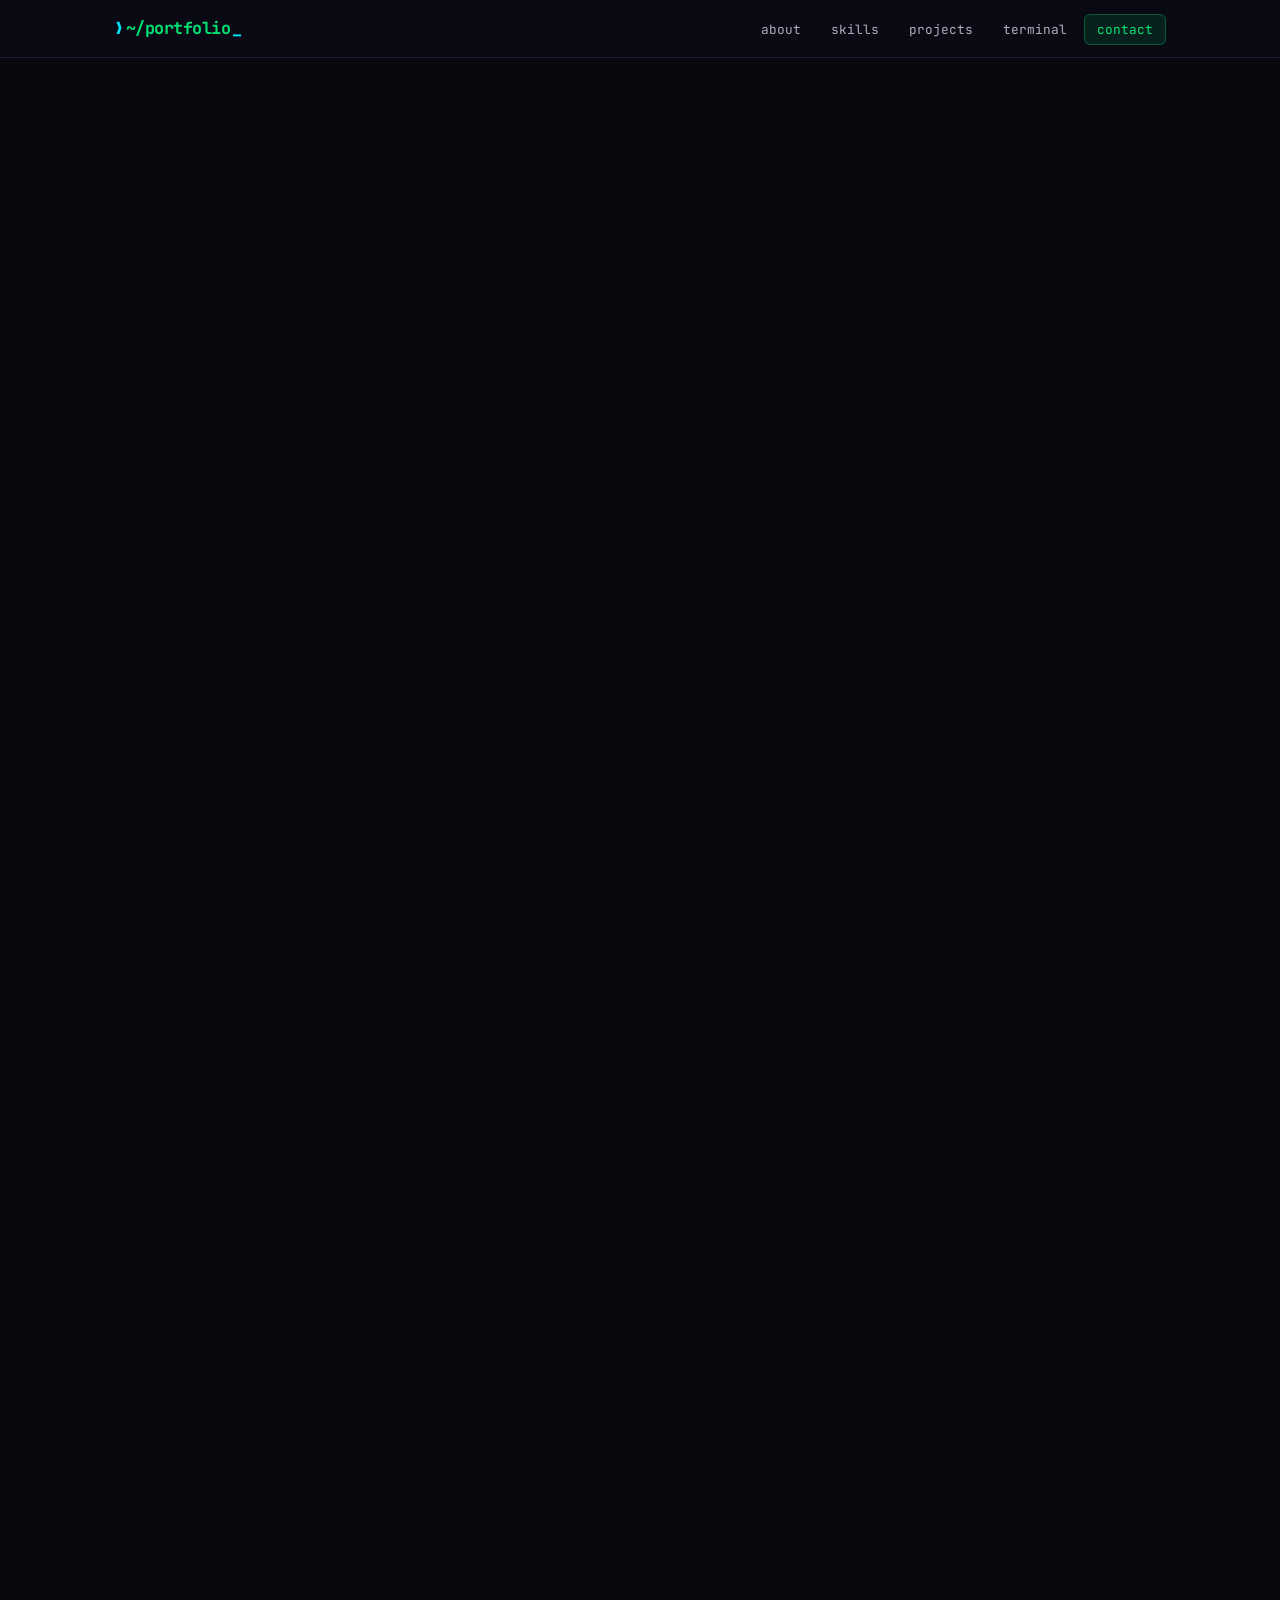
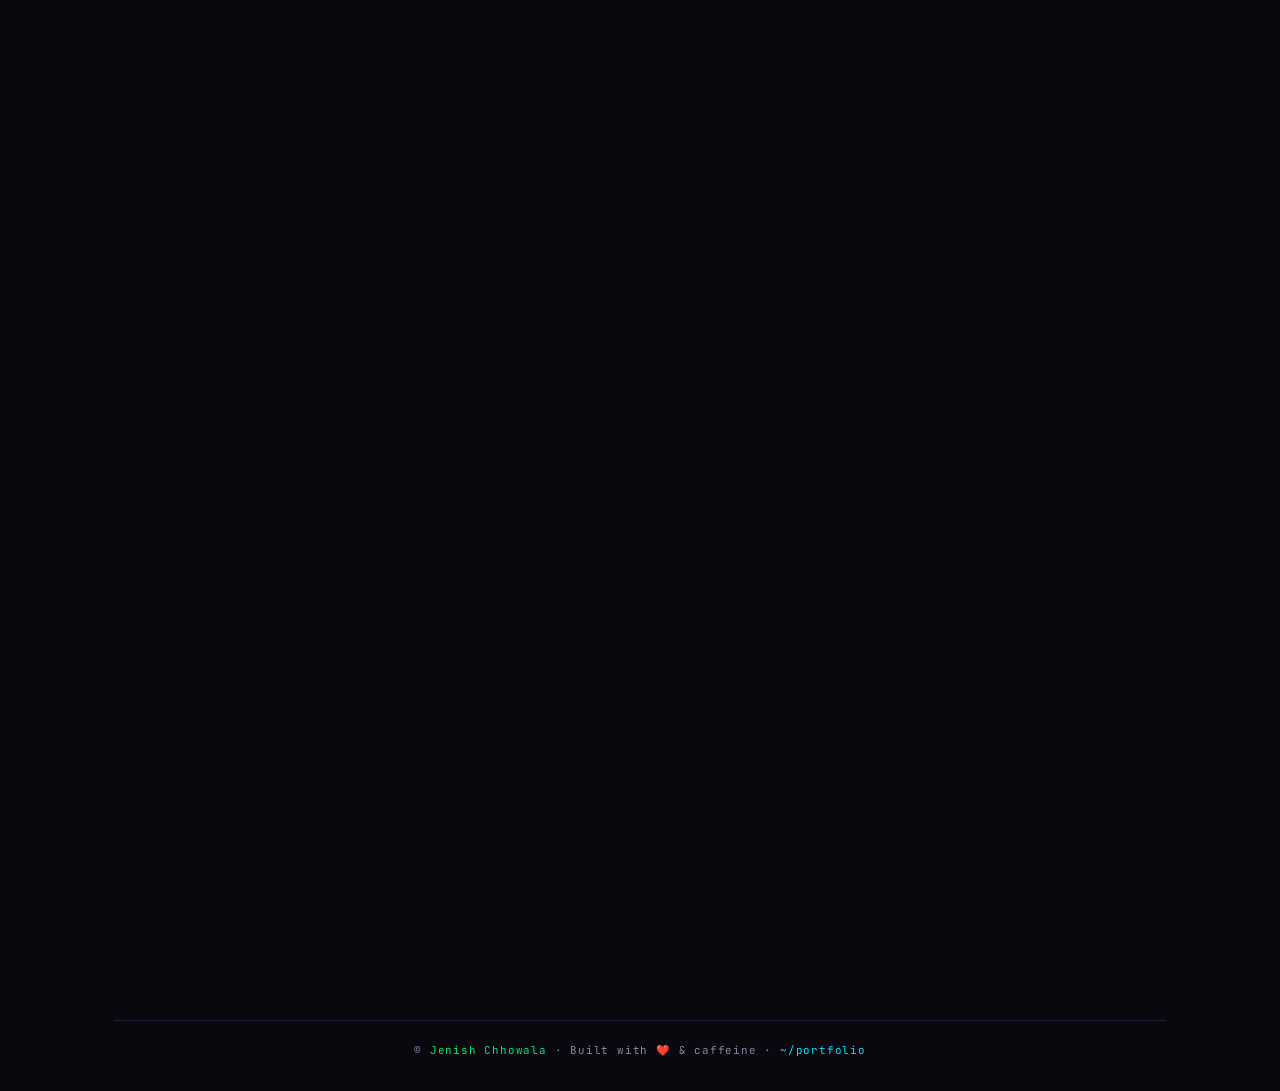
==== index.html @ d9600e3b "first commit: recent changes to our site" ====
<!doctype html>
<html lang="en">
<head>
  <meta charset="UTF-8">
  <meta name="viewport" content="width=device-width, initial-scale=1.0">

  <!-- SEO meta tags injected by script.js from data.js -->
  <title>Jenish Chhowala — DevOps &amp; Cloud Engineer</title>

  <!-- Fonts -->
  <link rel="preconnect" href="https://fonts.googleapis.com">
  <link rel="preconnect" href="https://fonts.gstatic.com" crossorigin>
  <link href="https://fonts.googleapis.com/css2?family=Inter:wght@400;500;600;700&family=JetBrains+Mono:wght@400;500;600;700;800&display=swap" rel="stylesheet">

  <!-- Styles -->
  <link rel="stylesheet" href="styles.css">

  <!-- Favicon -->
  <link rel="icon" type="image/svg+xml" href="assets/favicon.svg">
</head>

<body>

  <!-- Skip Navigation -->
  <a href="#main-content" class="skip-link">Skip to main content</a>

  <!-- Background decorations (aria-hidden — purely visual) -->
  <div class="bg-grid" aria-hidden="true"></div>
  <canvas id="particlesCanvas" aria-hidden="true"></canvas>

  <!-- ─── Header / Navigation ─── -->
  <header>
    <nav aria-label="Primary navigation">
      <div class="nav-inner">
        <a href="#hero" class="nav-logo" aria-label="Jenish Chhowala — Home">
          <span class="nav-logo-prompt" aria-hidden="true">❯</span> ~/portfolio<span class="nav-logo-cursor" aria-hidden="true">_</span>
        </a>

        <button
          class="nav-toggle"
          id="navToggle"
          aria-label="Open navigation menu"
          aria-expanded="false"
          aria-controls="primaryNavLinks"
        >
          <span class="nav-toggle-icon" aria-hidden="true">&#9776;</span>
        </button>

        <ul class="nav-links" id="primaryNavLinks" role="list">
          <li><a href="#about"    class="nav-link">about</a></li>
          <li><a href="#skills"   class="nav-link">skills</a></li>
          <li><a href="#projects" class="nav-link">projects</a></li>
          <li><a href="#terminal" class="nav-link">terminal</a></li>
          <!-- Certifications link injected by script.js when certifications exist -->
          <li id="certsNavItem" hidden><a href="#certifications" class="nav-link">certs</a></li>
          <li><a href="#contact"  class="nav-link nav-cta">contact</a></li>
        </ul>
      </div>
    </nav>
  </header>

  <!-- ─── Main Content ─── -->
  <main id="main-content">
    <div class="content-wrapper">

      <!-- ─── Hero ─── -->
      <section id="hero" class="hero reveal" aria-label="Introduction">
        <div class="hero-content">
          <p class="hero-greeting" aria-hidden="true">&#x250C;&#x2500;[jenish@portfolio]&#x2500;[~/]</p>

          <h1 class="hero-name">
            Hi, I'm <span class="hero-name-highlight">Jenish Chhowala</span><span class="hero-name-dot" aria-hidden="true">.</span>
          </h1>

          <div class="hero-title-wrapper" aria-label="I am a DevOps Engineer">
            <span class="hero-static-text" aria-hidden="true">I am a</span>
            <span id="typingText" aria-hidden="true"></span>
          </div>

          <p class="hero-tagline" id="heroTagline">
            <!-- populated from portfolioData.profile.tagline -->
          </p>

          <!-- Tech strip -->
          <div class="hero-tech-strip" aria-label="Key technologies">
            <span class="tech-pill">AWS</span>
            <span class="tech-pill">Linux</span>
            <span class="tech-pill">Docker</span>
            <span class="tech-pill">Kubernetes</span>
            <span class="tech-pill">Jenkins</span>
            <span class="tech-pill">Argo CD</span>
            <span class="tech-pill">Terraform</span>
            <span class="tech-pill">Git</span>
          </div>

          <!-- CTA Buttons -->
          <div class="hero-buttons">
            <a href="#projects" class="btn btn-primary">
              <svg width="14" height="14" viewBox="0 0 14 14" fill="none" aria-hidden="true">
                <path d="M1 7h12M7 1l6 6-6 6" stroke="currentColor" stroke-width="1.8" stroke-linecap="round" stroke-linejoin="round"/>
              </svg>
              View Projects
            </a>

            <a id="resumeBtn" href="assets/resume.pdf" class="btn btn-outline" target="_blank" rel="noopener noreferrer" aria-label="Download resume PDF">
              <svg width="14" height="14" viewBox="0 0 14 14" fill="none" aria-hidden="true">
                <path d="M7 1v8M3 9l4 4 4-4M2 13h10" stroke="currentColor" stroke-width="1.8" stroke-linecap="round" stroke-linejoin="round"/>
              </svg>
              Resume
            </a>

            <a id="githubHeroBtn" href="#" class="btn btn-outline" target="_blank" rel="noopener noreferrer" aria-label="View GitHub profile">
              <svg width="16" height="16" viewBox="0 0 24 24" fill="currentColor" aria-hidden="true">
                <path d="M12 0C5.374 0 0 5.373 0 12c0 5.302 3.438 9.8 8.207 11.387.599.111.793-.261.793-.577v-2.234c-3.338.726-4.033-1.416-4.033-1.416-.546-1.387-1.333-1.756-1.333-1.756-1.089-.745.083-.729.083-.729 1.205.084 1.839 1.237 1.839 1.237 1.07 1.834 2.807 1.304 3.492.997.107-.775.418-1.305.762-1.604-2.665-.305-5.467-1.334-5.467-5.931 0-1.311.469-2.381 1.236-3.221-.124-.303-.535-1.524.117-3.176 0 0 1.008-.322 3.301 1.23A11.509 11.509 0 0112 5.803c1.02.005 2.047.138 3.006.404 2.291-1.552 3.297-1.23 3.297-1.23.653 1.653.242 2.874.118 3.176.77.84 1.235 1.911 1.235 3.221 0 4.609-2.807 5.624-5.479 5.921.43.372.823 1.102.823 2.222v3.293c0 .319.192.694.801.576C20.566 21.797 24 17.3 24 12c0-6.627-5.373-12-12-12z"/>
              </svg>
              GitHub
            </a>

            <a id="linkedinHeroBtn" href="#" class="btn btn-outline" target="_blank" rel="noopener noreferrer" aria-label="View LinkedIn profile">
              <svg width="16" height="16" viewBox="0 0 24 24" fill="currentColor" aria-hidden="true">
                <path d="M20.447 20.452h-3.554v-5.569c0-1.328-.027-3.037-1.852-3.037-1.853 0-2.136 1.445-2.136 2.939v5.667H9.351V9h3.414v1.561h.046c.477-.9 1.637-1.85 3.37-1.85 3.601 0 4.267 2.37 4.267 5.455v6.286zM5.337 7.433a2.062 2.062 0 01-2.063-2.065 2.064 2.064 0 112.063 2.065zm1.782 13.019H3.555V9h3.564v11.452zM22.225 0H1.771C.792 0 0 .774 0 1.729v20.542C0 23.227.792 24 1.771 24h20.451C23.2 24 24 23.227 24 22.271V1.729C24 .774 23.2 0 22.222 0h.003z"/>
              </svg>
              LinkedIn
            </a>
          </div>
        </div>
      </section>

      <!-- ─── About ─── -->
      <section id="about" class="reveal" aria-labelledby="aboutHeading">
        <p class="section-label" aria-hidden="true">01. About</p>
        <h2 id="aboutHeading" class="section-title">/<span class="accent">whoami</span></h2>
        <div class="about-grid">
          <div class="about-text" id="aboutText">
            <!-- paragraphs injected from portfolioData.profile.about -->
          </div>
          <div class="focus-areas" id="focusAreas" aria-label="Areas of focus">
            <!-- focus area cards injected from portfolioData.profile.focusAreas -->
          </div>
        </div>
      </section>

      <!-- ─── Skills ─── -->
      <section id="skills" class="reveal" aria-labelledby="skillsHeading">
        <p class="section-label" aria-hidden="true">02. Skills</p>
        <h2 id="skillsHeading" class="section-title">/<span class="accent">tech_stack</span></h2>
        <div class="skills-grid" id="skillsGrid" aria-label="Technical skills by category">
          <!-- skill categories injected from portfolioData.skills -->
        </div>
      </section>

      <!-- ─── Projects ─── -->
      <section id="projects" class="reveal" aria-labelledby="projectsHeading">
        <p class="section-label" aria-hidden="true">03. Projects</p>
        <h2 id="projectsHeading" class="section-title">/<span class="accent">projects</span></h2>

        <!-- Filter buttons (injected by script.js) -->
        <div id="projectFilters" class="project-filters" role="group" aria-label="Filter projects by category">
          <!-- filter buttons injected dynamically -->
        </div>

        <!-- Project cards (injected by script.js) -->
        <div class="projects-list" id="projectsGrid" aria-live="polite" aria-label="Project list">
          <!-- project cards injected from portfolioData.projects -->
        </div>
      </section>

      <!-- ─── Certifications (conditional — hidden when empty) ─── -->
      <section id="certifications" class="reveal" aria-labelledby="certsHeading" hidden>
        <p class="section-label" aria-hidden="true">04. Certifications</p>
        <h2 id="certsHeading" class="section-title">/<span class="accent">certifications</span></h2>
        <div class="certs-grid" id="certsGrid" aria-label="Certifications">
          <!-- cert cards injected from portfolioData.certifications -->
        </div>
      </section>

      <!-- ─── Interactive Terminal ─── -->
      <section id="terminal" class="reveal" aria-labelledby="terminalHeading">
        <p class="section-label" aria-hidden="true">05. Interactive</p>
        <h2 id="terminalHeading" class="section-title">/<span class="accent">terminal</span></h2>
        <p class="terminal-hint">
          Try: <code>help</code> &middot; <code>whoami</code> &middot; <code>skills</code> &middot;
          <code>projects</code> &middot; <code>about</code> &middot; <code>contact</code> &middot;
          <code>neofetch</code> &middot; <code>clear</code>
        </p>
        <div class="terminal-widget" role="region" aria-label="Interactive terminal">
          <div class="terminal-header" aria-hidden="true">
            <span class="terminal-dot terminal-dot--red"></span>
            <span class="terminal-dot terminal-dot--yellow"></span>
            <span class="terminal-dot terminal-dot--green"></span>
            <span class="terminal-title">guest@portfolio:~/.interactive</span>
          </div>
          <div class="terminal-body" id="terminalBody" aria-live="polite" aria-label="Terminal output">
            <div class="output-line output-line--green">Welcome to the interactive terminal.</div>
            <div class="output-line output-line--muted">Type <span class="output-line--green">help</span> to see available commands.</div>
            <div class="output-line output-line--dim">──────────────────────────────────</div>
            <div class="terminal-input-row" id="terminalInputRow">
              <span class="terminal-prompt" aria-hidden="true">❯</span>
              <label for="terminalInput" class="sr-only">Terminal command input</label>
              <input
                type="text"
                id="terminalInput"
                class="terminal-input"
                placeholder="type a command..."
                autocomplete="off"
                spellcheck="false"
                aria-label="Enter a terminal command"
              >
            </div>
          </div>
        </div>
      </section>

      <!-- ─── Contact ─── -->
      <section id="contact" class="reveal contact-section" aria-labelledby="contactHeading">
        <p class="section-label" aria-hidden="true">06. Contact</p>
        <h2 id="contactHeading" class="section-title">/<span class="accent">get_in_touch</span></h2>
        <p class="contact-intro">
          I'm actively looking for entry-level DevOps and Cloud Engineering roles.
          Feel free to reach out to discuss a role, a project, or anything DevOps.
        </p>
        <div class="contact-links" id="contactLinks" aria-label="Contact and social links">
          <!-- contact links injected from portfolioData.social -->
        </div>
      </section>

    </div><!-- .content-wrapper -->
  </main>

  <!-- ─── Footer ─── -->
  <footer>
    <div class="content-wrapper">
      <p class="footer-text">
        &copy; <span id="footerYear"></span>
        <span class="footer-name">Jenish Chhowala</span>
        &middot; Built with <span class="footer-heart" aria-label="love" aria-hidden="true">&#10084;&#65039;</span> &amp; caffeine
        &middot; <span class="footer-path" aria-hidden="true">~/portfolio</span>
      </p>
    </div>
  </footer>

  <!-- Data and scripts — loaded in order -->
  <script src="data.js"></script>
  <script src="script.js"></script>

</body>
</html>
---- styles.css ----
/* ============================================================
   STYLES.CSS — Jenish Chhowala Portfolio
   Dark DevOps / terminal aesthetic
   ============================================================ */

/* ── Design Tokens ── */
:root {
  --bg-deep:         #08080e;
  --bg-primary:      #0c0c16;
  --bg-card:         #111122;
  --bg-card-hover:   #141430;
  --bg-terminal:     #06060f;
  --text-primary:    #e4e4ec;
  --text-secondary:  #b0b0c0;
  --text-muted:      #8888a4;
  --accent-green:    #00e676;
  --accent-cyan:     #00e5ff;
  --accent-amber:    #ffab40;
  --accent-red:      #ff5252;
  --accent-purple:   #b388ff;
  --border-subtle:   #1e1e35;
  --border-glow:     rgba(0, 230, 118, 0.3);
  --font-mono:       'JetBrains Mono', 'Cascadia Code', 'Fira Code', monospace;
  --font-sans:       'Inter', 'Segoe UI', system-ui, -apple-system, sans-serif;
  --glow-green:      0 0 20px rgba(0, 230, 118, 0.25), 0 0 60px rgba(0, 230, 118, 0.08);
  --glow-cyan:       0 0 20px rgba(0, 229, 255, 0.25), 0 0 60px rgba(0, 229, 255, 0.08);
  --radius-card:     14px;
  --radius-badge:    6px;
  --transition-base: 0.25s ease;
}

/* ── Reset ── */
*, *::before, *::after { margin: 0; padding: 0; box-sizing: border-box; }

html {
  scroll-behavior: smooth;
  font-size: 16px;
}

body {
  background-color: var(--bg-deep);
  color: var(--text-primary);
  font-family: var(--font-sans);
  line-height: 1.7;
  overflow-x: hidden;
  -webkit-font-smoothing: antialiased;
  -moz-osx-font-smoothing: grayscale;
}

/* ── Scanline overlay ── */
body::after {
  content: '';
  position: fixed;
  inset: 0;
  pointer-events: none;
  z-index: 9999;
  background: repeating-linear-gradient(
    0deg,
    transparent,
    transparent 2px,
    rgba(0,0,0,0.025) 2px,
    rgba(0,0,0,0.025) 4px
  );
}

/* ── Animated dot grid background ── */
.bg-grid {
  position: fixed;
  inset: 0;
  pointer-events: none;
  z-index: 0;
  opacity: 0.2;
  background-image: radial-gradient(circle, rgba(0,230,118,0.18) 1px, transparent 1px);
  background-size: 40px 40px;
  animation: gridShift 20s linear infinite;
}
@keyframes gridShift {
  from { background-position: 0 0; }
  to   { background-position: 40px 40px; }
}

/* Particle canvas */
#particlesCanvas {
  position: fixed;
  inset: 0;
  pointer-events: none;
  z-index: 1;
  opacity: 0.55;
}

/* ── Skip link ── */
.skip-link {
  position: absolute;
  top: -100%;
  left: 16px;
  z-index: 10000;
  background: var(--accent-green);
  color: #000;
  font-family: var(--font-mono);
  font-size: 0.85rem;
  font-weight: 700;
  padding: 10px 18px;
  border-radius: var(--radius-badge);
  text-decoration: none;
  transition: top 0.2s;
}
.skip-link:focus { top: 16px; }

/* ── Screenreader only ── */
.sr-only {
  position: absolute;
  width: 1px;
  height: 1px;
  padding: 0;
  margin: -1px;
  overflow: hidden;
  clip: rect(0,0,0,0);
  white-space: nowrap;
  border: 0;
}

/* ── Focus visible ── */
:focus-visible {
  outline: 2px solid var(--accent-green);
  outline-offset: 3px;
  border-radius: 4px;
}

/* ── Content wrapper ── */
.content-wrapper {
  position: relative;
  z-index: 2;
  max-width: 1100px;
  margin: 0 auto;
  padding: 0 24px;
}

/* ============================================================
   NAVIGATION
   ============================================================ */
header {
  position: sticky;
  top: 0;
  z-index: 100;
}
nav {
  background: rgba(12, 12, 22, 0.82);
  backdrop-filter: blur(20px);
  -webkit-backdrop-filter: blur(20px);
  border-bottom: 1px solid var(--border-subtle);
  padding: 14px 0;
}
.nav-inner {
  max-width: 1100px;
  margin: 0 auto;
  padding: 0 24px;
  display: flex;
  align-items: center;
  justify-content: space-between;
  gap: 16px;
}
.nav-logo {
  font-family: var(--font-mono);
  font-size: 1.05rem;
  font-weight: 700;
  color: var(--accent-green);
  text-decoration: none;
  white-space: nowrap;
  letter-spacing: -0.5px;
  display: flex;
  align-items: center;
  gap: 2px;
}
.nav-logo-prompt { color: var(--accent-cyan); }
.nav-logo-cursor {
  color: var(--accent-cyan);
  animation: cursorBlink 0.9s steps(1) infinite;
}
.nav-links {
  display: flex;
  gap: 4px;
  flex-wrap: wrap;
  align-items: center;
  list-style: none;
}
.nav-link {
  font-family: var(--font-mono);
  font-size: 0.8rem;
  color: var(--text-secondary);
  text-decoration: none;
  padding: 6px 12px;
  border-radius: 6px;
  border: 1px solid transparent;
  transition: color var(--transition-base), background var(--transition-base), border-color var(--transition-base);
  white-space: nowrap;
}
.nav-link:hover,
.nav-link[aria-current="true"] {
  color: var(--accent-green);
  background: rgba(0, 230, 118, 0.06);
  border-color: rgba(0, 230, 118, 0.25);
}
.nav-link[aria-current="true"] { font-weight: 600; }
.nav-link.nav-cta {
  background: rgba(0, 230, 118, 0.1);
  border-color: rgba(0, 230, 118, 0.3);
  color: var(--accent-green);
}
.nav-link.nav-cta:hover {
  background: rgba(0, 230, 118, 0.18);
}
.nav-toggle {
  display: none;
  background: none;
  border: 1px solid var(--border-subtle);
  color: var(--text-primary);
  font-size: 1.4rem;
  cursor: pointer;
  padding: 5px 10px;
  border-radius: 6px;
  font-family: var(--font-mono);
  transition: border-color var(--transition-base), color var(--transition-base);
  line-height: 1;
}
.nav-toggle:hover { border-color: var(--accent-green); color: var(--accent-green); }

/* ============================================================
   SECTIONS (shared)
   ============================================================ */
section { padding: 80px 0; position: relative; }

.section-label {
  font-family: var(--font-mono);
  font-size: 0.75rem;
  color: var(--accent-green);
  text-transform: uppercase;
  letter-spacing: 3px;
  margin-bottom: 8px;
  display: flex;
  align-items: center;
  gap: 8px;
}
.section-label::before {
  content: '❯';
  color: var(--accent-cyan);
  font-size: 0.65rem;
  animation: blinkPrompt 1.4s steps(1) infinite;
}
.section-title {
  font-family: var(--font-mono);
  font-size: clamp(1.6rem, 4vw, 2rem);
  font-weight: 700;
  color: var(--text-primary);
  margin-bottom: 32px;
  letter-spacing: -1px;
}
.section-title .accent { color: var(--accent-green); }

/* ============================================================
   HERO
   ============================================================ */
.hero {
  min-height: 88vh;
  display: flex;
  align-items: center;
  padding-top: 40px;
  padding-bottom: 60px;
}
.hero-content { max-width: 760px; }

.hero-greeting {
  font-family: var(--font-mono);
  font-size: 0.85rem;
  color: var(--accent-cyan);
  letter-spacing: 1px;
  margin-bottom: 14px;
  opacity: 0.8;
}
.hero-name {
  font-family: var(--font-mono);
  font-size: clamp(2.2rem, 5.5vw, 3.6rem);
  font-weight: 800;
  color: #fff;
  letter-spacing: -2px;
  line-height: 1.08;
  margin-bottom: 12px;
}
.hero-name-highlight { color: var(--accent-green); }
.hero-name-dot { color: var(--accent-green); }

.hero-title-wrapper {
  display: flex;
  align-items: center;
  gap: 10px;
  flex-wrap: wrap;
  margin-bottom: 18px;
  min-height: 38px;
}
.hero-static-text {
  font-family: var(--font-mono);
  font-size: 1.1rem;
  color: var(--text-secondary);
}
#typingText {
  font-family: var(--font-mono);
  font-size: 1.15rem;
  font-weight: 600;
  color: var(--accent-green);
  border-right: 3px solid var(--accent-green);
  padding-right: 3px;
  animation: cursorBlink 0.85s steps(1) infinite;
  white-space: nowrap;
}

.hero-tagline {
  font-size: 1rem;
  color: var(--text-muted);
  max-width: 560px;
  margin-bottom: 24px;
  line-height: 1.65;
}

/* Tech strip */
.hero-tech-strip {
  display: flex;
  flex-wrap: wrap;
  gap: 8px;
  margin-bottom: 32px;
}
.tech-pill {
  font-family: var(--font-mono);
  font-size: 0.72rem;
  padding: 4px 10px;
  border-radius: 20px;
  background: rgba(0, 230, 118, 0.06);
  border: 1px solid rgba(0, 230, 118, 0.22);
  color: var(--accent-green);
  letter-spacing: 0.3px;
}

/* Hero buttons */
.hero-buttons {
  display: flex;
  gap: 12px;
  flex-wrap: wrap;
}
.btn {
  font-family: var(--font-mono);
  font-size: 0.82rem;
  font-weight: 600;
  padding: 11px 22px;
  border-radius: 8px;
  text-decoration: none;
  cursor: pointer;
  transition: transform var(--transition-base), box-shadow var(--transition-base), background var(--transition-base);
  letter-spacing: 0.3px;
  display: inline-flex;
  align-items: center;
  gap: 7px;
  border: 1.5px solid transparent;
}
.btn-primary {
  background: var(--accent-green);
  color: #000;
  border-color: var(--accent-green);
  box-shadow: 0 0 24px rgba(0,230,118,0.2);
}
.btn-primary:hover { transform: translateY(-2px); box-shadow: 0 0 40px rgba(0,230,118,0.38); }
.btn-outline {
  background: transparent;
  color: var(--accent-cyan);
  border-color: rgba(0,229,255,0.4);
}
.btn-outline:hover {
  background: rgba(0,229,255,0.07);
  transform: translateY(-2px);
  box-shadow: 0 0 28px rgba(0,229,255,0.2);
}

/* ============================================================
   ABOUT
   ============================================================ */
.about-grid {
  display: grid;
  grid-template-columns: 1fr 1fr;
  gap: 40px;
  align-items: start;
}
.about-text p {
  color: var(--text-secondary);
  margin-bottom: 14px;
  font-size: 0.95rem;
  line-height: 1.75;
}
.about-text .highlight {
  color: var(--accent-green);
  font-weight: 600;
}

/* Focus area cards (replaces fake stat cards) */
.focus-areas {
  display: grid;
  grid-template-columns: 1fr 1fr;
  gap: 14px;
}
.focus-card {
  background: var(--bg-card);
  border: 1px solid var(--border-subtle);
  border-radius: var(--radius-card);
  padding: 20px 16px;
  text-align: center;
  transition: border-color var(--transition-base), box-shadow var(--transition-base), transform var(--transition-base);
}
.focus-card:hover {
  border-color: var(--border-glow);
  box-shadow: var(--glow-green);
  transform: translateY(-3px);
}
.focus-card-icon {
  width: 44px;
  height: 44px;
  margin: 0 auto 10px;
  display: flex;
  align-items: center;
  justify-content: center;
  background: rgba(0,230,118,0.08);
  border-radius: 10px;
}
.focus-card-icon svg { width: 22px; height: 22px; }
.focus-card-label {
  font-family: var(--font-mono);
  font-size: 0.82rem;
  font-weight: 600;
  color: var(--text-primary);
  margin-bottom: 4px;
  display: block;
}
.focus-card-detail {
  font-family: var(--font-mono);
  font-size: 0.68rem;
  color: var(--text-muted);
  letter-spacing: 0.5px;
}

/* ============================================================
   SKILLS
   ============================================================ */
.skills-grid {
  display: grid;
  grid-template-columns: repeat(auto-fit, minmax(280px, 1fr));
  gap: 18px;
}
.skill-category {
  background: var(--bg-card);
  border: 1px solid var(--border-subtle);
  border-radius: var(--radius-card);
  padding: 22px 18px;
  transition: border-color var(--transition-base), box-shadow var(--transition-base), background var(--transition-base);
}
.skill-category:hover {
  border-color: rgba(0,230,118,0.22);
  box-shadow: 0 0 22px rgba(0,230,118,0.07);
  background: var(--bg-card-hover);
}
.skill-category-header {
  display: flex;
  align-items: center;
  gap: 10px;
  margin-bottom: 14px;
}
.skill-category-icon {
  width: 38px;
  height: 38px;
  display: flex;
  align-items: center;
  justify-content: center;
  background: rgba(0,230,118,0.08);
  border-radius: 9px;
  flex-shrink: 0;
}
.skill-category-icon svg { width: 18px; height: 18px; }
.skill-category h3 {
  font-family: var(--font-mono);
  font-size: 0.9rem;
  font-weight: 600;
  color: var(--text-primary);
  letter-spacing: -0.2px;
}
.skill-tags {
  display: flex;
  flex-wrap: wrap;
  gap: 7px;
}
.skill-tag {
  font-family: var(--font-mono);
  font-size: 0.68rem;
  padding: 4px 10px;
  border-radius: 20px;
  background: rgba(255,255,255,0.03);
  border: 1px solid var(--border-subtle);
  color: var(--text-secondary);
  transition: border-color var(--transition-base), color var(--transition-base), background var(--transition-base);
  white-space: nowrap;
  cursor: default;
}
.skill-tag:hover {
  border-color: var(--accent-green);
  color: var(--accent-green);
  background: rgba(0,230,118,0.06);
}
.skill-tag--featured {
  border-color: rgba(0,230,118,0.35);
  color: var(--accent-green);
  background: rgba(0,230,118,0.07);
  font-weight: 600;
}
.skill-tag--learning {
  border-color: rgba(255,171,64,0.35);
  color: var(--accent-amber);
  background: rgba(255,171,64,0.07);
}
.skill-badge-learning {
  display: inline-flex;
  align-items: center;
  gap: 4px;
  font-family: var(--font-mono);
  font-size: 0.6rem;
  padding: 2px 6px;
  border-radius: 10px;
  background: rgba(255,171,64,0.12);
  border: 1px solid rgba(255,171,64,0.35);
  color: var(--accent-amber);
  text-transform: uppercase;
  letter-spacing: 0.8px;
  vertical-align: middle;
  margin-left: 4px;
}

/* ============================================================
   PROJECTS
   ============================================================ */
.project-filters {
  display: flex;
  flex-wrap: wrap;
  gap: 8px;
  margin-bottom: 28px;
}
.filter-btn {
  font-family: var(--font-mono);
  font-size: 0.72rem;
  padding: 5px 13px;
  border-radius: 20px;
  border: 1px solid var(--border-subtle);
  background: transparent;
  color: var(--text-muted);
  cursor: pointer;
  transition: all var(--transition-base);
  letter-spacing: 0.3px;
  white-space: nowrap;
}
.filter-btn:hover {
  border-color: var(--accent-green);
  color: var(--accent-green);
  background: rgba(0,230,118,0.06);
}
.filter-btn[aria-pressed="true"] {
  background: rgba(0,230,118,0.12);
  border-color: var(--accent-green);
  color: var(--accent-green);
  font-weight: 600;
}

.projects-list {
  display: flex;
  flex-direction: column;
  gap: 20px;
}

/* Project card */
.project-card {
  background: var(--bg-card);
  border: 1px solid var(--border-subtle);
  border-radius: var(--radius-card);
  overflow: hidden;
  transition: border-color var(--transition-base), box-shadow var(--transition-base), background var(--transition-base);
  position: relative;
}
.project-card::before {
  content: '';
  position: absolute;
  top: 0; left: 0;
  width: 3px;
  height: 100%;
  background: var(--accent-green);
  border-radius: 3px 0 0 3px;
  opacity: 0;
  transition: opacity var(--transition-base);
}
.project-card:hover { border-color: rgba(0,230,118,0.25); background: var(--bg-card-hover); }
.project-card:hover::before { opacity: 1; }
.project-card.hidden { display: none; }

.project-card-inner { padding: 24px 22px; }

/* Terminal dots header */
.terminal-bar {
  display: flex;
  align-items: center;
  gap: 7px;
  margin-bottom: 14px;
}
.terminal-dot { width: 10px; height: 10px; border-radius: 50%; display: inline-block; flex-shrink: 0; }
.terminal-dot--red    { background: #ff5f57; }
.terminal-dot--yellow { background: #febc2e; }
.terminal-dot--green  { background: #28c840; }

/* Project header row */
.project-header {
  display: flex;
  align-items: flex-start;
  justify-content: space-between;
  gap: 12px;
  margin-bottom: 8px;
  flex-wrap: wrap;
}
.project-title {
  font-family: var(--font-mono);
  font-size: 1.05rem;
  font-weight: 700;
  color: #fff;
  letter-spacing: -0.3px;
  line-height: 1.3;
}
/* Status badges */
.status-badge {
  font-family: var(--font-mono);
  font-size: 0.62rem;
  font-weight: 700;
  padding: 3px 9px;
  border-radius: 20px;
  text-transform: uppercase;
  letter-spacing: 1px;
  white-space: nowrap;
  flex-shrink: 0;
}
.status-badge--completed  { background: rgba(0,230,118,0.12);  color: var(--accent-green);  border: 1px solid rgba(0,230,118,0.3);  }
.status-badge--in-progress{ background: rgba(255,171,64,0.12); color: var(--accent-amber);  border: 1px solid rgba(255,171,64,0.3); }
.status-badge--planned    { background: rgba(176,176,192,0.1); color: var(--text-muted);    border: 1px solid var(--border-subtle);  }

.project-short-desc {
  color: var(--text-secondary);
  font-size: 0.9rem;
  margin-bottom: 14px;
  line-height: 1.6;
}

/* Technology tags */
.project-tech-list {
  display: flex;
  flex-wrap: wrap;
  gap: 6px;
  margin-bottom: 16px;
}
.project-tech-tag {
  font-family: var(--font-mono);
  font-size: 0.63rem;
  padding: 3px 8px;
  border-radius: 4px;
  background: rgba(0,229,255,0.05);
  border: 1px solid rgba(0,229,255,0.18);
  color: var(--accent-cyan);
  letter-spacing: 0.2px;
}

/* Card action row */
.project-actions {
  display: flex;
  flex-wrap: wrap;
  gap: 8px;
  align-items: center;
}
.project-link-btn {
  font-family: var(--font-mono);
  font-size: 0.72rem;
  padding: 6px 13px;
  border-radius: 6px;
  text-decoration: none;
  border: 1px solid var(--border-subtle);
  color: var(--text-secondary);
  transition: all var(--transition-base);
  display: inline-flex;
  align-items: center;
  gap: 5px;
  cursor: pointer;
  background: transparent;
}
.project-link-btn:hover {
  border-color: var(--accent-cyan);
  color: var(--accent-cyan);
  background: rgba(0,229,255,0.05);
}
.project-link-btn--github:hover  { border-color: var(--accent-green); color: var(--accent-green); background: rgba(0,230,118,0.05); }
.project-link-btn--details {
  margin-left: auto;
  border-color: rgba(0,230,118,0.25);
  color: var(--accent-green);
}
.project-link-btn--details:hover { background: rgba(0,230,118,0.08); }
.project-link-btn svg { width: 13px; height: 13px; flex-shrink: 0; }

/* Expandable details panel */
.project-details-panel {
  border-top: 1px solid var(--border-subtle);
  padding: 22px 22px 24px;
  display: none;
}
.project-details-panel.open { display: block; }

.project-full-desc {
  color: var(--text-secondary);
  font-size: 0.9rem;
  line-height: 1.7;
  margin-bottom: 20px;
}

/* Highlights */
.project-highlights { margin-bottom: 20px; }
.project-highlights h4 {
  font-family: var(--font-mono);
  font-size: 0.75rem;
  color: var(--accent-cyan);
  text-transform: uppercase;
  letter-spacing: 1.5px;
  margin-bottom: 10px;
}
.highlights-list {
  list-style: none;
  display: flex;
  flex-direction: column;
  gap: 6px;
}
.highlights-list li {
  display: flex;
  align-items: flex-start;
  gap: 8px;
  font-size: 0.875rem;
  color: var(--text-secondary);
}
.highlights-list li::before {
  content: '❯';
  color: var(--accent-green);
  font-family: var(--font-mono);
  font-size: 0.7rem;
  margin-top: 3px;
  flex-shrink: 0;
}

/* Project notes */
.project-notes {
  font-family: var(--font-mono);
  font-size: 0.78rem;
  color: var(--text-muted);
  padding: 10px 14px;
  border-left: 2px solid var(--accent-amber);
  background: rgba(255,171,64,0.04);
  border-radius: 0 6px 6px 0;
  margin-bottom: 20px;
  line-height: 1.5;
}

/* Architecture diagram */
.project-diagram {
  margin-bottom: 20px;
}
.project-diagram img {
  max-width: 100%;
  border-radius: 10px;
  border: 1px solid var(--border-subtle);
  display: block;
}
.project-diagram-label {
  font-family: var(--font-mono);
  font-size: 0.7rem;
  color: var(--text-muted);
  margin-top: 6px;
  letter-spacing: 0.5px;
}

/* ============================================================
   CI/CD PIPELINE VISUALIZATION
   ============================================================ */
.pipeline-section { margin-bottom: 24px; }
.pipeline-section-title {
  font-family: var(--font-mono);
  font-size: 0.75rem;
  color: var(--accent-cyan);
  text-transform: uppercase;
  letter-spacing: 1.5px;
  margin-bottom: 16px;
}

/* CI pipeline — vertical flow */
.pipeline-flow {
  display: flex;
  flex-direction: column;
  gap: 0;
  max-width: 520px;
}
.pipeline-stage {
  display: flex;
  align-items: stretch;
  gap: 0;
}
.pipeline-stage-connector {
  display: flex;
  flex-direction: column;
  align-items: center;
  width: 36px;
  flex-shrink: 0;
}
.pipeline-stage-dot {
  width: 12px;
  height: 12px;
  border-radius: 50%;
  background: var(--accent-green);
  border: 2px solid var(--bg-deep);
  flex-shrink: 0;
  margin-top: 14px;
  box-shadow: 0 0 8px rgba(0,230,118,0.4);
}
.pipeline-stage-line {
  width: 2px;
  flex: 1;
  background: linear-gradient(to bottom, var(--accent-green), rgba(0,230,118,0.2));
  margin: 2px 0;
  min-height: 16px;
}
.pipeline-stage:last-child .pipeline-stage-line { display: none; }

.pipeline-stage-body {
  flex: 1;
  background: rgba(0,230,118,0.04);
  border: 1px solid rgba(0,230,118,0.15);
  border-radius: 8px;
  padding: 10px 14px;
  margin-bottom: 6px;
  transition: border-color var(--transition-base), background var(--transition-base);
}
.pipeline-stage-body:hover {
  border-color: rgba(0,230,118,0.35);
  background: rgba(0,230,118,0.07);
}
.pipeline-stage-label {
  font-family: var(--font-mono);
  font-size: 0.82rem;
  font-weight: 600;
  color: var(--text-primary);
  margin-bottom: 3px;
}
.pipeline-stage-desc {
  font-size: 0.78rem;
  color: var(--text-muted);
  line-height: 1.45;
}

/* Stage status modifiers */
.pipeline-stage--completed   .pipeline-stage-dot { background: var(--accent-green); }
.pipeline-stage--in-progress .pipeline-stage-dot { background: var(--accent-amber); animation: pulseDot 1.5s ease infinite; }
.pipeline-stage--failed      .pipeline-stage-dot { background: var(--accent-red);   }
.pipeline-stage--skipped     .pipeline-stage-dot { background: var(--text-muted);   }
.pipeline-stage--pending     .pipeline-stage-dot { background: var(--border-subtle); box-shadow: none; }

@keyframes pulseDot {
  0%, 100% { box-shadow: 0 0 6px rgba(255,171,64,0.4); }
  50%       { box-shadow: 0 0 16px rgba(255,171,64,0.8); }
}

/* ── CD Deployment Flow — horizontal on desktop ── */
.deployment-flow {
  display: flex;
  align-items: center;
  flex-wrap: wrap;
  gap: 0;
  max-width: 100%;
}
.deployment-stage {
  display: flex;
  align-items: center;
  flex: 1 1 auto;
  min-width: 100px;
}
.deployment-stage-box {
  background: rgba(0,229,255,0.05);
  border: 1px solid rgba(0,229,255,0.2);
  border-radius: 8px;
  padding: 12px 16px;
  text-align: center;
  flex: 1;
  transition: border-color var(--transition-base), background var(--transition-base);
  cursor: default;
  position: relative;
}
.deployment-stage-box:hover {
  border-color: rgba(0,229,255,0.45);
  background: rgba(0,229,255,0.08);
}
.deployment-stage-label {
  font-family: var(--font-mono);
  font-size: 0.82rem;
  font-weight: 600;
  color: var(--accent-cyan);
  display: block;
}
.deployment-stage-desc {
  font-size: 0.7rem;
  color: var(--text-muted);
  margin-top: 4px;
  line-height: 1.4;
  display: block;
}
.deployment-arrow {
  font-family: var(--font-mono);
  font-size: 1rem;
  color: var(--accent-cyan);
  padding: 0 10px;
  flex-shrink: 0;
  opacity: 0.6;
}

/* ============================================================
   CERTIFICATIONS (conditional)
   ============================================================ */
.certs-grid {
  display: grid;
  grid-template-columns: repeat(auto-fit, minmax(200px, 1fr));
  gap: 14px;
}
.cert-card {
  background: var(--bg-card);
  border: 1px solid var(--border-subtle);
  border-radius: var(--radius-card);
  padding: 20px 16px;
  text-align: center;
  transition: border-color var(--transition-base), box-shadow var(--transition-base), transform var(--transition-base);
}
.cert-card:hover { border-color: var(--accent-amber); box-shadow: 0 0 22px rgba(255,171,64,0.12); transform: translateY(-3px); }
.cert-card-icon { display: block; font-size: 2rem; margin-bottom: 8px; }
.cert-card-name { font-family: var(--font-mono); font-weight: 600; font-size: 0.88rem; color: #fff; margin-bottom: 4px; }
.cert-card-issuer { font-size: 0.7rem; color: var(--text-muted); text-transform: uppercase; letter-spacing: 0.8px; }

/* ============================================================
   INTERACTIVE TERMINAL
   ============================================================ */
.terminal-hint {
  color: var(--text-muted);
  font-size: 0.85rem;
  margin-bottom: 20px;
  line-height: 1.6;
}
.terminal-hint code {
  font-family: var(--font-mono);
  color: var(--accent-green);
  font-size: 0.82rem;
}
.terminal-widget {
  background: var(--bg-terminal);
  border: 1px solid var(--border-subtle);
  border-radius: var(--radius-card);
  overflow: hidden;
  box-shadow: 0 20px 60px rgba(0,0,0,0.45);
  max-width: 820px;
}
.terminal-header {
  background: #111124;
  padding: 11px 16px;
  display: flex;
  align-items: center;
  gap: 7px;
  border-bottom: 1px solid var(--border-subtle);
}
.terminal-title {
  font-family: var(--font-mono);
  font-size: 0.68rem;
  color: var(--text-muted);
  margin-left: 8px;
  letter-spacing: 0.8px;
}
.terminal-body {
  padding: 18px 20px;
  min-height: 220px;
  max-height: 420px;
  overflow-y: auto;
  font-family: var(--font-mono);
  font-size: 0.8rem;
  line-height: 1.6;
  cursor: text;
}
.output-line              { color: #c0c0d0; margin-bottom: 2px; white-space: pre-wrap; word-break: break-word; }
.output-line--green       { color: var(--accent-green); }
.output-line--cyan        { color: var(--accent-cyan); }
.output-line--amber       { color: var(--accent-amber); }
.output-line--purple      { color: var(--accent-purple); }
.output-line--error       { color: var(--accent-red); }
.output-line--dim         { color: var(--border-subtle); }
.output-line--muted       { color: var(--text-muted); }

.terminal-input-row {
  display: flex;
  align-items: center;
  gap: 7px;
  margin-top: 6px;
}
.terminal-prompt { color: var(--accent-green); font-weight: 700; font-family: var(--font-mono); font-size: 0.8rem; flex-shrink: 0; }
.terminal-input {
  flex: 1;
  background: transparent;
  border: none;
  color: var(--accent-green);
  font-family: var(--font-mono);
  font-size: 0.8rem;
  outline: none;
  caret-color: var(--accent-green);
  min-width: 50px;
}
.terminal-input::placeholder { color: rgba(0,230,118,0.28); }

/* Terminal scrollbar */
.terminal-body::-webkit-scrollbar { width: 4px; }
.terminal-body::-webkit-scrollbar-thumb { background: #2a2a3f; border-radius: 2px; }

/* ============================================================
   CONTACT
   ============================================================ */
.contact-section { text-align: center; padding-bottom: 40px; }
.contact-intro {
  color: var(--text-secondary);
  max-width: 500px;
  margin: 0 auto 28px;
  font-size: 0.95rem;
  line-height: 1.65;
}
.contact-links {
  display: flex;
  justify-content: center;
  gap: 14px;
  flex-wrap: wrap;
  margin: 0 auto;
}
.contact-link {
  font-family: var(--font-mono);
  font-size: 0.78rem;
  color: var(--text-secondary);
  text-decoration: none;
  padding: 10px 16px;
  border-radius: 8px;
  border: 1px solid var(--border-subtle);
  transition: all var(--transition-base);
  display: inline-flex;
  align-items: center;
  gap: 7px;
}
.contact-link svg { width: 15px; height: 15px; flex-shrink: 0; }
.contact-link:hover {
  border-color: var(--accent-cyan);
  color: var(--accent-cyan);
  background: rgba(0,229,255,0.04);
  box-shadow: var(--glow-cyan);
}

/* ============================================================
   FOOTER
   ============================================================ */
footer { padding: 0 0 32px; }
.footer-text {
  font-family: var(--font-mono);
  font-size: 0.68rem;
  color: var(--text-muted);
  letter-spacing: 0.8px;
  text-align: center;
  padding-top: 20px;
  border-top: 1px solid var(--border-subtle);
}
.footer-name  { color: var(--accent-green); }
.footer-heart { color: var(--accent-red); }
.footer-path  { color: var(--accent-cyan); }

/* ============================================================
   SCROLL REVEAL
   ============================================================ */
.reveal {
  opacity: 0;
  transform: translateY(28px);
  transition: opacity 0.65s ease, transform 0.65s ease;
}
.reveal.visible {
  opacity: 1;
  transform: translateY(0);
}

/* ============================================================
   SCROLLBAR (global)
   ============================================================ */
::-webkit-scrollbar { width: 6px; }
::-webkit-scrollbar-track { background: var(--bg-deep); }
::-webkit-scrollbar-thumb { background: var(--border-subtle); border-radius: 3px; }
::-webkit-scrollbar-thumb:hover { background: #3a3a55; }

/* ============================================================
   ANIMATIONS
   ============================================================ */
@keyframes blinkPrompt {
  0%, 100% { opacity: 1; }
  50%       { opacity: 0.15; }
}
@keyframes cursorBlink {
  0%, 100% { border-color: var(--accent-green); }
  50%       { border-color: transparent; }
}

/* ============================================================
   RESPONSIVE — 768px
   ============================================================ */
@media (max-width: 768px) {
  section { padding: 60px 0; }

  /* Nav */
  .nav-toggle { display: block; }
  .nav-links {
    display: none;
    flex-direction: column;
    position: absolute;
    top: 100%;
    left: 0; right: 0;
    background: rgba(12,12,22,0.97);
    backdrop-filter: blur(20px);
    padding: 14px 24px 20px;
    border-bottom: 1px solid var(--border-subtle);
    gap: 2px;
    z-index: 99;
  }
  .nav-links.open { display: flex; }
  .nav-link { padding: 10px 14px; font-size: 0.85rem; width: 100%; text-align: center; }

  /* Hero */
  .hero { min-height: 72vh; padding-top: 20px; }

  /* About */
  .about-grid { grid-template-columns: 1fr; gap: 28px; }
  .focus-areas { grid-template-columns: 1fr 1fr; }

  /* Skills */
  .skills-grid { grid-template-columns: 1fr; }

  /* Pipeline — already vertical */
  /* Deployment — switch to vertical */
  .deployment-flow { flex-direction: column; align-items: flex-start; }
  .deployment-stage { width: 100%; flex: none; }
  .deployment-arrow { transform: rotate(90deg); padding: 4px 0; align-self: flex-start; margin-left: 40px; }

  /* Terminal */
  .terminal-body { max-height: 320px; }

  /* Contact */
  .contact-links { flex-direction: column; align-items: center; }
}

/* ============================================================
   RESPONSIVE — 480px
   ============================================================ */
@media (max-width: 480px) {
  .hero-buttons { flex-direction: column; gap: 8px; }
  .btn { width: 100%; justify-content: center; }
  .focus-areas { grid-template-columns: 1fr; }
  .section-title { font-size: 1.4rem; }
  .project-header { flex-direction: column; gap: 8px; }
  .project-actions { justify-content: flex-start; }
  .project-link-btn--details { margin-left: 0; }
}

/* ============================================================
   PREFERS REDUCED MOTION
   ============================================================ */
@media (prefers-reduced-motion: reduce) {
  *, *::before, *::after {
    animation-duration: 0.01ms !important;
    animation-iteration-count: 1 !important;
    transition-duration: 0.01ms !important;
  }
  html { scroll-behavior: auto; }
  .bg-grid { animation: none; }
  .reveal { opacity: 1; transform: none; transition: none; }
  #typingText { border-color: var(--accent-green) !important; animation: none; }
  .nav-logo-cursor { animation: none; }
  .section-label::before { animation: none; }
  .pipeline-stage--in-progress .pipeline-stage-dot { animation: none; }
}
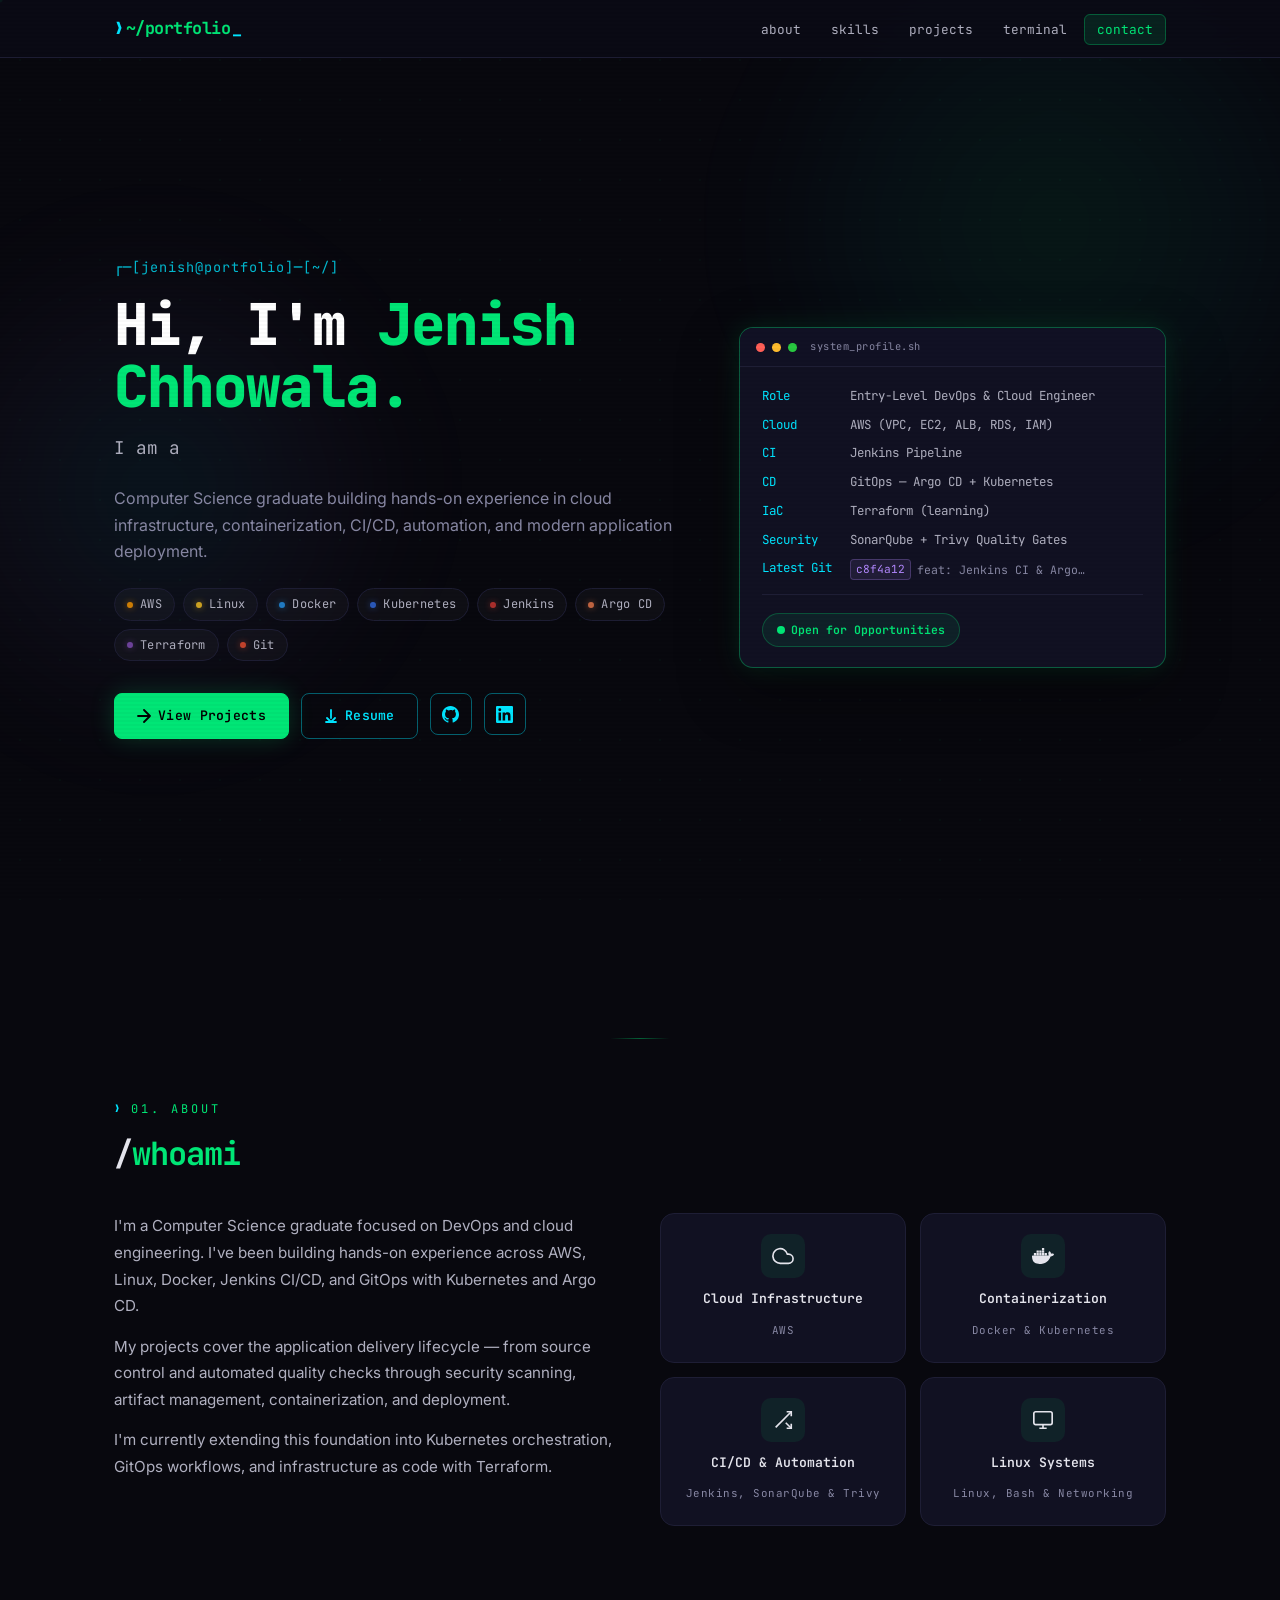
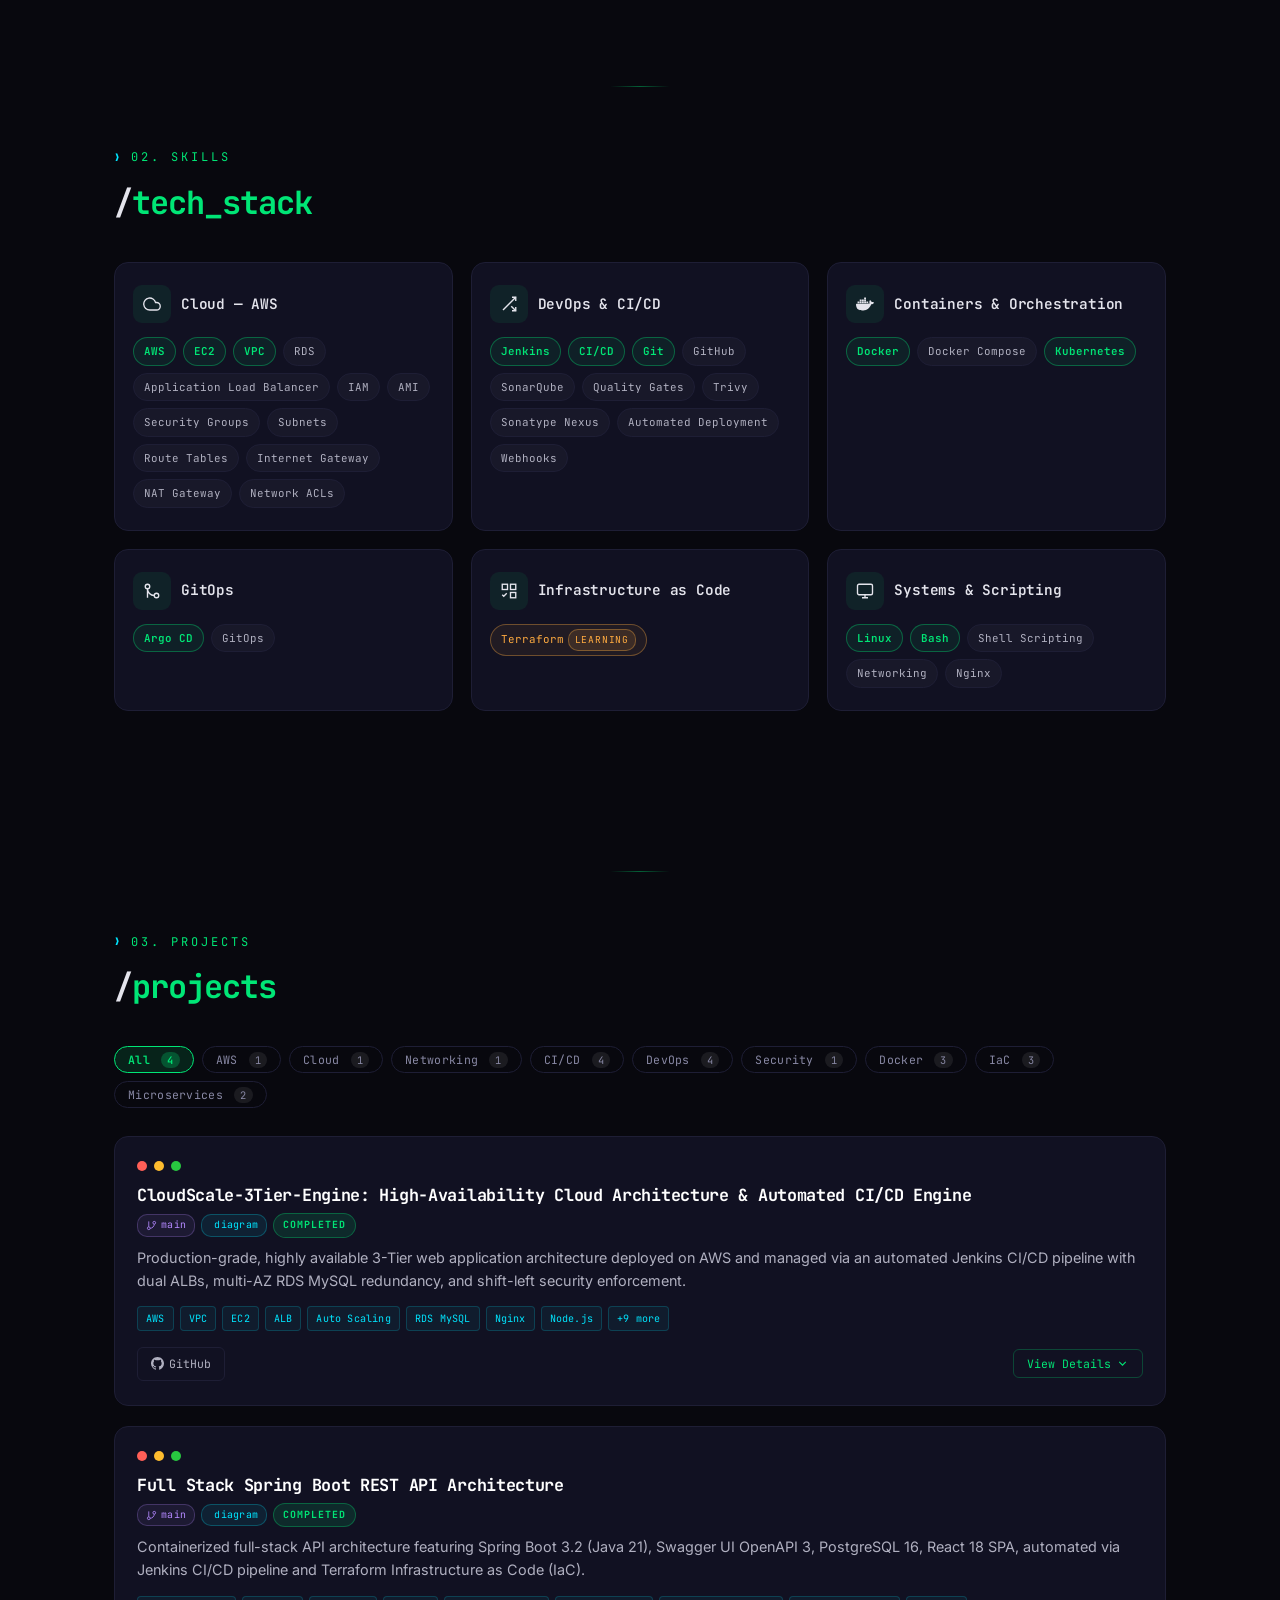
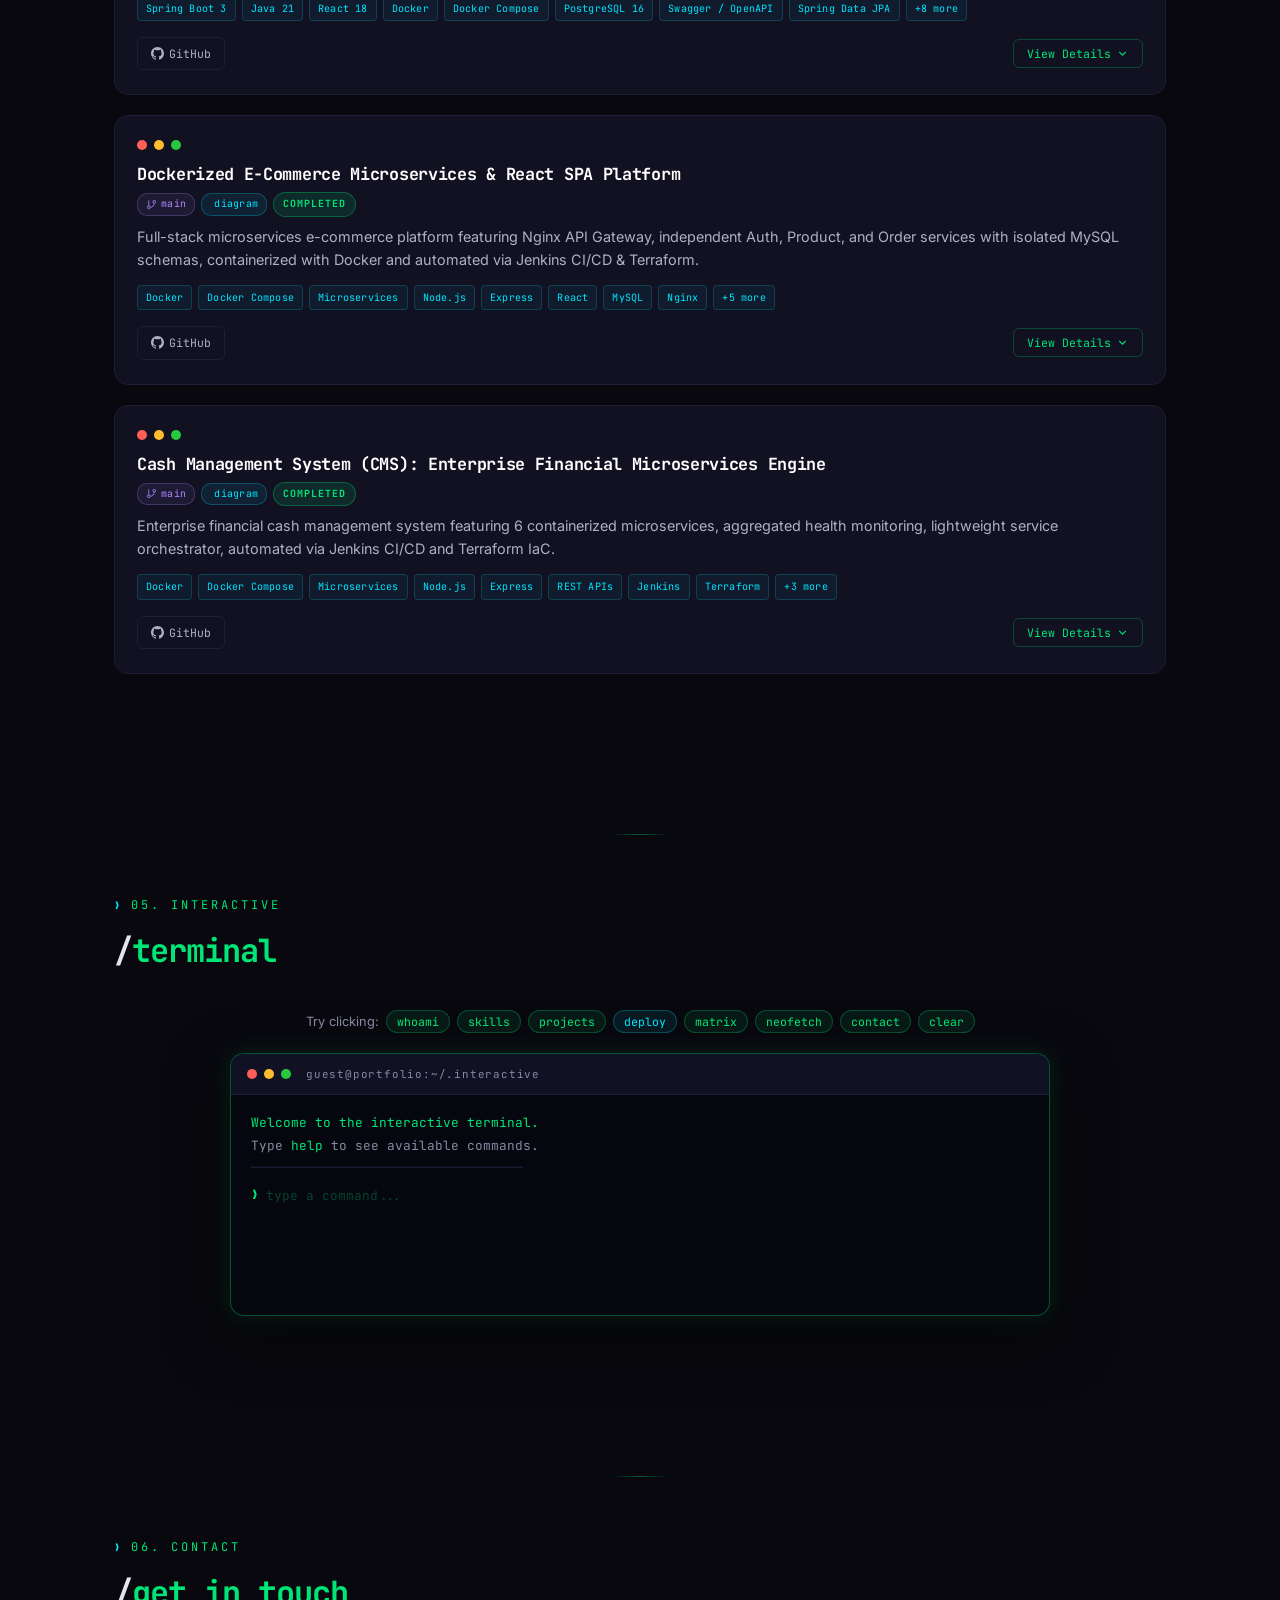
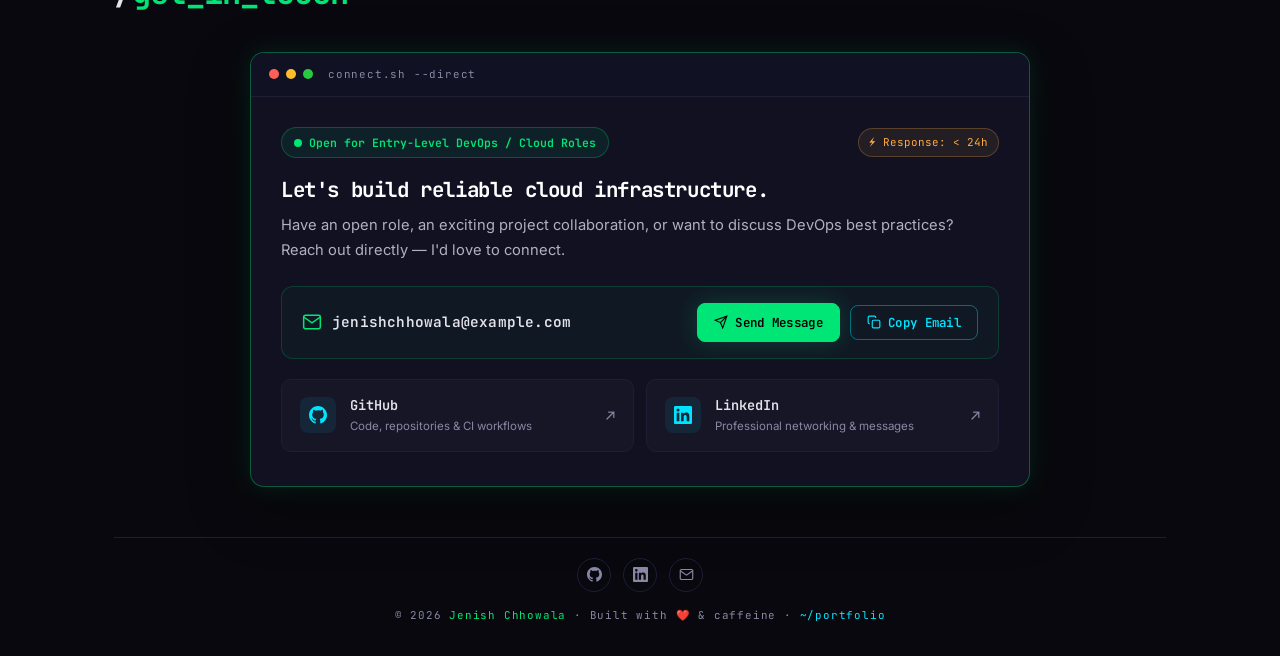
==== commit c6a9f849: "second commit: updated our portfolio" ====
--- a/index.html
+++ b/index.html
@@ -24,7 +24,12 @@
   <!-- Skip Navigation -->
   <a href="#main-content" class="skip-link">Skip to main content</a>
 
+  <!-- Scroll progress bar -->
+  <div class="scroll-progress" id="scrollProgress" aria-hidden="true"></div>
+
   <!-- Background decorations (aria-hidden — purely visual) -->
+  <div class="bg-ambient-left" aria-hidden="true"></div>
+  <div class="bg-ambient-right" aria-hidden="true"></div>
   <div class="bg-grid" aria-hidden="true"></div>
   <canvas id="particlesCanvas" aria-hidden="true"></canvas>
 
@@ -64,7 +69,7 @@
     <div class="content-wrapper">
 
       <!-- ─── Hero ─── -->
-      <section id="hero" class="hero reveal" aria-label="Introduction">
+      <section id="hero" class="hero" aria-label="Introduction">
         <div class="hero-content">
           <p class="hero-greeting" aria-hidden="true">&#x250C;&#x2500;[jenish@portfolio]&#x2500;[~/]</p>
 
@@ -83,14 +88,14 @@
 
           <!-- Tech strip -->
           <div class="hero-tech-strip" aria-label="Key technologies">
-            <span class="tech-pill">AWS</span>
-            <span class="tech-pill">Linux</span>
-            <span class="tech-pill">Docker</span>
-            <span class="tech-pill">Kubernetes</span>
-            <span class="tech-pill">Jenkins</span>
-            <span class="tech-pill">Argo CD</span>
-            <span class="tech-pill">Terraform</span>
-            <span class="tech-pill">Git</span>
+            <span class="tech-pill" data-tech="AWS">AWS</span>
+            <span class="tech-pill" data-tech="Linux">Linux</span>
+            <span class="tech-pill" data-tech="Docker">Docker</span>
+            <span class="tech-pill" data-tech="Kubernetes">Kubernetes</span>
+            <span class="tech-pill" data-tech="Jenkins">Jenkins</span>
+            <span class="tech-pill" data-tech="Argo CD">Argo CD</span>
+            <span class="tech-pill" data-tech="Terraform">Terraform</span>
+            <span class="tech-pill" data-tech="Git">Git</span>
           </div>
 
           <!-- CTA Buttons -->
@@ -109,21 +114,68 @@
               Resume
             </a>
 
-            <a id="githubHeroBtn" href="#" class="btn btn-outline" target="_blank" rel="noopener noreferrer" aria-label="View GitHub profile">
-              <svg width="16" height="16" viewBox="0 0 24 24" fill="currentColor" aria-hidden="true">
+            <a id="githubHeroBtn" href="https://github.com/EvergreenImmortal-1824" class="btn btn-outline btn-icon" target="_blank" rel="noopener noreferrer" aria-label="GitHub profile" title="GitHub">
+              <svg width="17" height="17" viewBox="0 0 24 24" fill="currentColor" aria-hidden="true">
                 <path d="M12 0C5.374 0 0 5.373 0 12c0 5.302 3.438 9.8 8.207 11.387.599.111.793-.261.793-.577v-2.234c-3.338.726-4.033-1.416-4.033-1.416-.546-1.387-1.333-1.756-1.333-1.756-1.089-.745.083-.729.083-.729 1.205.084 1.839 1.237 1.839 1.237 1.07 1.834 2.807 1.304 3.492.997.107-.775.418-1.305.762-1.604-2.665-.305-5.467-1.334-5.467-5.931 0-1.311.469-2.381 1.236-3.221-.124-.303-.535-1.524.117-3.176 0 0 1.008-.322 3.301 1.23A11.509 11.509 0 0112 5.803c1.02.005 2.047.138 3.006.404 2.291-1.552 3.297-1.23 3.297-1.23.653 1.653.242 2.874.118 3.176.77.84 1.235 1.911 1.235 3.221 0 4.609-2.807 5.624-5.479 5.921.43.372.823 1.102.823 2.222v3.293c0 .319.192.694.801.576C20.566 21.797 24 17.3 24 12c0-6.627-5.373-12-12-12z"/>
               </svg>
-              GitHub
             </a>
 
-            <a id="linkedinHeroBtn" href="#" class="btn btn-outline" target="_blank" rel="noopener noreferrer" aria-label="View LinkedIn profile">
-              <svg width="16" height="16" viewBox="0 0 24 24" fill="currentColor" aria-hidden="true">
+            <a id="linkedinHeroBtn" href="https://www.linkedin.com/in/jenish-chhowala" class="btn btn-outline btn-icon" target="_blank" rel="noopener noreferrer" aria-label="LinkedIn profile" title="LinkedIn">
+              <svg width="17" height="17" viewBox="0 0 24 24" fill="currentColor" aria-hidden="true">
                 <path d="M20.447 20.452h-3.554v-5.569c0-1.328-.027-3.037-1.852-3.037-1.853 0-2.136 1.445-2.136 2.939v5.667H9.351V9h3.414v1.561h.046c.477-.9 1.637-1.85 3.37-1.85 3.601 0 4.267 2.37 4.267 5.455v6.286zM5.337 7.433a2.062 2.062 0 01-2.063-2.065 2.064 2.064 0 112.063 2.065zm1.782 13.019H3.555V9h3.564v11.452zM22.225 0H1.771C.792 0 0 .774 0 1.729v20.542C0 23.227.792 24 1.771 24h20.451C23.2 24 24 23.227 24 22.271V1.729C24 .774 23.2 0 22.222 0h.003z"/>
               </svg>
-              LinkedIn
             </a>
           </div>
         </div>
+
+        <!-- Hero Status Card (right column) -->
+        <div class="hero-status-card" aria-label="DevOps profile summary">
+          <div class="hero-status-header" aria-hidden="true">
+            <span class="terminal-dot terminal-dot--red"></span>
+            <span class="terminal-dot terminal-dot--yellow"></span>
+            <span class="terminal-dot terminal-dot--green"></span>
+            <span class="hero-status-title">system_profile.sh</span>
+          </div>
+          <div class="hero-status-body">
+            <div class="hero-status-row">
+              <span class="hero-status-key">Role</span>
+              <span class="hero-status-val">Entry-Level DevOps & Cloud Engineer</span>
+            </div>
+            <div class="hero-status-row">
+              <span class="hero-status-key">Cloud</span>
+              <span class="hero-status-val">AWS (VPC, EC2, ALB, RDS, IAM)</span>
+            </div>
+            <div class="hero-status-row">
+              <span class="hero-status-key">CI</span>
+              <span class="hero-status-val">Jenkins Pipeline</span>
+            </div>
+            <div class="hero-status-row">
+              <span class="hero-status-key">CD</span>
+              <span class="hero-status-val">GitOps — Argo CD + Kubernetes</span>
+            </div>
+            <div class="hero-status-row">
+              <span class="hero-status-key">IaC</span>
+              <span class="hero-status-val">Terraform (learning)</span>
+            </div>
+            <div class="hero-status-row">
+              <span class="hero-status-key">Security</span>
+              <span class="hero-status-val">SonarQube + Trivy Quality Gates</span>
+            </div>
+            <div class="hero-status-row hero-status-commit-row">
+              <span class="hero-status-key">Latest Git</span>
+              <span class="hero-status-val hero-commit-val">
+                <code class="commit-hash" id="heroCommitHash">c8f4a12</code>
+                <span class="commit-msg" id="heroCommitMsg">feat: gitops workflow</span>
+              </span>
+            </div>
+            <hr class="hero-status-divider">
+            <div class="hero-status-badge">
+              <span class="hero-status-pulse"></span>
+              Open for Opportunities
+            </div>
+          </div>
+        </div>
+
       </section>
 
       <!-- ─── About ─── -->
@@ -179,9 +231,15 @@
         <p class="section-label" aria-hidden="true">05. Interactive</p>
         <h2 id="terminalHeading" class="section-title">/<span class="accent">terminal</span></h2>
         <p class="terminal-hint">
-          Try: <code>help</code> &middot; <code>whoami</code> &middot; <code>skills</code> &middot;
-          <code>projects</code> &middot; <code>about</code> &middot; <code>contact</code> &middot;
-          <code>neofetch</code> &middot; <code>clear</code>
+          Try clicking: 
+          <button type="button" class="term-chip" data-cmd="whoami">whoami</button>
+          <button type="button" class="term-chip" data-cmd="skills">skills</button>
+          <button type="button" class="term-chip" data-cmd="projects">projects</button>
+          <button type="button" class="term-chip term-chip--accent" data-cmd="deploy">deploy</button>
+          <button type="button" class="term-chip" data-cmd="matrix">matrix</button>
+          <button type="button" class="term-chip" data-cmd="neofetch">neofetch</button>
+          <button type="button" class="term-chip" data-cmd="contact">contact</button>
+          <button type="button" class="term-chip" data-cmd="clear">clear</button>
         </p>
         <div class="terminal-widget" role="region" aria-label="Interactive terminal">
           <div class="terminal-header" aria-hidden="true">
@@ -215,29 +273,121 @@
       <section id="contact" class="reveal contact-section" aria-labelledby="contactHeading">
         <p class="section-label" aria-hidden="true">06. Contact</p>
         <h2 id="contactHeading" class="section-title">/<span class="accent">get_in_touch</span></h2>
-        <p class="contact-intro">
-          I'm actively looking for entry-level DevOps and Cloud Engineering roles.
-          Feel free to reach out to discuss a role, a project, or anything DevOps.
-        </p>
-        <div class="contact-links" id="contactLinks" aria-label="Contact and social links">
-          <!-- contact links injected from portfolioData.social -->
+        
+        <div class="contact-hub-card">
+          <div class="contact-hub-header" aria-hidden="true">
+            <span class="terminal-dot terminal-dot--red"></span>
+            <span class="terminal-dot terminal-dot--yellow"></span>
+            <span class="terminal-dot terminal-dot--green"></span>
+            <span class="contact-hub-title">connect.sh --direct</span>
+          </div>
+
+          <div class="contact-hub-body">
+            <div class="contact-status-bar">
+              <span class="contact-badge-status">
+                <span class="hero-status-pulse"></span>
+                Open for Entry-Level DevOps / Cloud Roles
+              </span>
+              <span class="contact-badge-time">⚡ Response: &lt; 24h</span>
+            </div>
+
+            <h3 class="contact-headline">Let's build reliable cloud infrastructure.</h3>
+            <p class="contact-subheadline">
+              Have an open role, an exciting project collaboration, or want to discuss DevOps best practices?
+              Reach out directly — I'd love to connect.
+            </p>
+
+            <!-- Direct Email Action Box -->
+            <div class="contact-action-box">
+              <div class="contact-email-preview">
+                <svg class="contact-email-icon" viewBox="0 0 24 24" fill="none" stroke="currentColor" stroke-width="1.8" aria-hidden="true">
+                  <path d="M4 4h16c1.1 0 2 .9 2 2v12c0 1.1-.9 2-2 2H4c-1.1 0-2-.9-2-2V6c0-1.1.9-2 2-2z"/>
+                  <polyline points="22,6 12,13 2,6"/>
+                </svg>
+                <span id="contactEmailDisplay" class="contact-email-text">jenish8964@gmail.com</span>
+              </div>
+              
+              <div class="contact-email-actions">
+                <a id="contactDirectMailBtn" href="mailto:jenish8964@gmail.com" class="btn btn-primary">
+                  <svg width="14" height="14" viewBox="0 0 24 24" fill="none" stroke="currentColor" stroke-width="2" aria-hidden="true">
+                    <line x1="22" y1="2" x2="11" y2="13"/>
+                    <polygon points="22 2 15 22 11 13 2 9 22 2"/>
+                  </svg>
+                  Send Message
+                </a>
+                <button type="button" id="contactCopyActionBtn" class="btn btn-outline" aria-label="Copy email address">
+                  <svg width="14" height="14" viewBox="0 0 24 24" fill="none" stroke="currentColor" stroke-width="2" aria-hidden="true">
+                    <rect x="9" y="9" width="13" height="13" rx="2"/><path d="M5 15H4a2 2 0 01-2-2V4a2 2 0 012-2h9a2 2 0 012 2v1"/>
+                  </svg>
+                  <span>Copy Email</span>
+                </button>
+              </div>
+            </div>
+
+            <!-- Social Professional Channels -->
+            <div class="contact-channels-grid">
+              <a id="contactGhChannel" href="https://github.com/EvergreenImmortal-1824" target="_blank" rel="noopener noreferrer" class="contact-channel-card">
+                <div class="channel-icon">
+                  <svg viewBox="0 0 24 24" fill="currentColor" aria-hidden="true">
+                    <path d="M12 0C5.374 0 0 5.373 0 12c0 5.302 3.438 9.8 8.207 11.387.599.111.793-.261.793-.577v-2.234c-3.338.726-4.033-1.416-4.033-1.416-.546-1.387-1.333-1.756-1.333-1.756-1.089-.745.083-.729.083-.729 1.205.084 1.839 1.237 1.839 1.237 1.07 1.834 2.807 1.304 3.492.997.107-.775.418-1.305.762-1.604-2.665-.305-5.467-1.334-5.467-5.931 0-1.311.469-2.381 1.236-3.221-.124-.303-.535-1.524.117-3.176 0 0 1.008-.322 3.301 1.23A11.509 11.509 0 0112 5.803c1.02.005 2.047.138 3.006.404 2.291-1.552 3.297-1.23 3.297-1.23.653 1.653.242 2.874.118 3.176.77.84 1.235 1.911 1.235 3.221 0 4.609-2.807 5.624-5.479 5.921.43.372.823 1.102.823 2.222v3.293c0 .319.192.694.801.576C20.566 21.797 24 17.3 24 12c0-6.627-5.373-12-12-12z"/>
+                  </svg>
+                </div>
+                <div class="channel-text">
+                  <span class="channel-name">GitHub</span>
+                  <span class="channel-desc">Code, repositories & CI workflows</span>
+                </div>
+                <span class="channel-arrow" aria-hidden="true">&#x2197;</span>
+              </a>
+
+              <a id="contactLiChannel" href="https://www.linkedin.com/in/jenish-chhowala" target="_blank" rel="noopener noreferrer" class="contact-channel-card">
+                <div class="channel-icon">
+                  <svg viewBox="0 0 24 24" fill="currentColor" aria-hidden="true">
+                    <path d="M20.447 20.452h-3.554v-5.569c0-1.328-.027-3.037-1.852-3.037-1.853 0-2.136 1.445-2.136 2.939v5.667H9.351V9h3.414v1.561h.046c.477-.9 1.637-1.85 3.37-1.85 3.601 0 4.267 2.37 4.267 5.455v6.286zM5.337 7.433a2.062 2.062 0 01-2.063-2.065 2.064 2.064 0 112.063 2.065zm1.782 13.019H3.555V9h3.564v11.452zM22.225 0H1.771C.792 0 0 .774 0 1.729v20.542C0 23.227.792 24 1.771 24h20.451C23.2 24 24 23.227 24 22.271V1.729C24 .774 23.2 0 22.222 0h.003z"/>
+                  </svg>
+                </div>
+                <div class="channel-text">
+                  <span class="channel-name">LinkedIn</span>
+                  <span class="channel-desc">Professional networking & messages</span>
+                </div>
+                <span class="channel-arrow" aria-hidden="true">&#x2197;</span>
+              </a>
+            </div>
+          </div>
         </div>
       </section>
 
     </div><!-- .content-wrapper -->
   </main>
+
+  <!-- Back to top button -->
+  <button class="back-to-top" id="backToTop" aria-label="Back to top" title="Back to top">&#8593;</button>
 
   <!-- ─── Footer ─── -->
   <footer>
     <div class="content-wrapper">
-      <p class="footer-text">
-        &copy; <span id="footerYear"></span>
-        <span class="footer-name">Jenish Chhowala</span>
-        &middot; Built with <span class="footer-heart" aria-label="love" aria-hidden="true">&#10084;&#65039;</span> &amp; caffeine
-        &middot; <span class="footer-path" aria-hidden="true">~/portfolio</span>
-      </p>
+      <div class="footer-inner">
+        <div class="footer-socials" id="footerSocials" aria-label="Social links">
+          <!-- populated by script.js -->
+        </div>
+        <p class="footer-text">
+          &copy; <span id="footerYear"></span>
+          <span class="footer-name">Jenish Chhowala</span>
+          &middot; Built with <span class="footer-heart" aria-label="love" aria-hidden="true">&#10084;&#65039;</span> &amp; caffeine
+          &middot; <span class="footer-path" aria-hidden="true">~/portfolio</span>
+        </p>
+      </div>
     </div>
   </footer>
+
+  <!-- Architecture Diagram / Image Lightbox Modal -->
+  <div id="imageLightbox" class="lightbox-modal" aria-hidden="true" role="dialog" aria-label="Image Preview">
+    <div class="lightbox-backdrop" id="lightboxBackdrop"></div>
+    <div class="lightbox-content">
+      <button type="button" class="lightbox-close" id="lightboxClose" aria-label="Close image preview">&times;</button>
+      <img id="lightboxImg" src="" alt="Architecture diagram preview">
+      <p id="lightboxCaption" class="lightbox-caption"></p>
+    </div>
+  </div>
 
   <!-- Data and scripts — loaded in order -->
   <script src="data.js"></script>
--- a/styles.css
+++ b/styles.css
@@ -79,6 +79,30 @@
   to   { background-position: 40px 40px; }
 }
 
+/* ── Ambient Aurora Spotlights ── */
+.bg-ambient-left {
+  position: fixed;
+  bottom: 15%;
+  left: -120px;
+  width: 550px;
+  height: 550px;
+  background: radial-gradient(circle, rgba(0, 229, 255, 0.07) 0%, rgba(179, 136, 255, 0.04) 40%, transparent 70%);
+  pointer-events: none;
+  z-index: 0;
+  filter: blur(50px);
+}
+.bg-ambient-right {
+  position: fixed;
+  top: -100px;
+  right: -100px;
+  width: 650px;
+  height: 650px;
+  background: radial-gradient(circle, rgba(0, 230, 118, 0.08) 0%, rgba(0, 229, 255, 0.03) 45%, transparent 70%);
+  pointer-events: none;
+  z-index: 0;
+  filter: blur(50px);
+}
+
 /* Particle canvas */
 #particlesCanvas {
   position: fixed;
@@ -138,6 +162,18 @@
 /* ============================================================
    NAVIGATION
    ============================================================ */
+.scroll-progress {
+  position: fixed;
+  top: 0;
+  left: 0;
+  height: 2px;
+  width: 0%;
+  background: linear-gradient(90deg, var(--accent-green), var(--accent-cyan));
+  z-index: 200;
+  transition: width 0.1s linear;
+  box-shadow: 0 0 8px rgba(0,230,118,0.5);
+}
+
 header {
   position: sticky;
   top: 0;
@@ -191,14 +227,32 @@
   padding: 6px 12px;
   border-radius: 6px;
   border: 1px solid transparent;
+  position: relative;
   transition: color var(--transition-base), background var(--transition-base), border-color var(--transition-base);
   white-space: nowrap;
 }
+.nav-link::after {
+  content: '';
+  position: absolute;
+  bottom: 2px;
+  left: 50%;
+  width: 0;
+  height: 2px;
+  background: var(--accent-green);
+  border-radius: 1px;
+  transition: width 0.25s ease, left 0.25s ease;
+  box-shadow: 0 0 6px rgba(0,230,118,0.3);
+}
 .nav-link:hover,
 .nav-link[aria-current="true"] {
   color: var(--accent-green);
   background: rgba(0, 230, 118, 0.06);
   border-color: rgba(0, 230, 118, 0.25);
+}
+.nav-link:hover::after,
+.nav-link[aria-current="true"]::after {
+  width: 60%;
+  left: 20%;
 }
 .nav-link[aria-current="true"] { font-weight: 600; }
 .nav-link.nav-cta {
@@ -228,6 +282,15 @@
    SECTIONS (shared)
    ============================================================ */
 section { padding: 80px 0; position: relative; }
+section + section::before {
+  content: '';
+  display: block;
+  width: 60px;
+  height: 1px;
+  background: linear-gradient(90deg, transparent, var(--accent-green), transparent);
+  margin: 0 auto 60px;
+  opacity: 0.4;
+}
 
 .section-label {
   font-family: var(--font-mono);
@@ -260,13 +323,123 @@
    HERO
    ============================================================ */
 .hero {
-  min-height: 88vh;
-  display: flex;
-  align-items: center;
+  min-height: 100vh;
+  display: grid;
+  grid-template-columns: 1.15fr 0.85fr;
+  align-items: center;
+  gap: 48px;
   padding-top: 40px;
   padding-bottom: 60px;
+  opacity: 1;
+  transform: none;
 }
 .hero-content { max-width: 760px; }
+
+/* Hero Status Card (right column) */
+.hero-status-card {
+  background: var(--bg-card);
+  border: 1px solid rgba(0, 230, 118, 0.35);
+  border-radius: var(--radius-card);
+  overflow: hidden;
+  box-shadow: 0 0 24px rgba(0, 230, 118, 0.12), 0 20px 60px rgba(0, 0, 0, 0.4);
+  align-self: center;
+  transition: border-color var(--transition-base), box-shadow var(--transition-base), transform var(--transition-base);
+}
+.hero-status-card:hover {
+  border-color: rgba(0, 230, 118, 0.65);
+  box-shadow: 0 0 32px rgba(0, 230, 118, 0.22), 0 0 60px rgba(0, 230, 118, 0.08), 0 25px 70px rgba(0, 0, 0, 0.5);
+  transform: translateY(-2px);
+}
+.hero-status-header {
+  background: #111124;
+  padding: 10px 16px;
+  display: flex;
+  align-items: center;
+  gap: 7px;
+  border-bottom: 1px solid var(--border-subtle);
+}
+.hero-status-header .terminal-dot { width: 9px; height: 9px; }
+.hero-status-title {
+  font-family: var(--font-mono);
+  font-size: 0.65rem;
+  color: var(--text-muted);
+  margin-left: 6px;
+  letter-spacing: 0.5px;
+}
+.hero-status-body {
+  padding: 20px 22px;
+}
+.hero-status-row {
+  display: flex;
+  gap: 8px;
+  margin-bottom: 10px;
+  font-family: var(--font-mono);
+  font-size: 0.78rem;
+  line-height: 1.5;
+}
+.hero-status-row:last-child { margin-bottom: 0; }
+.hero-status-key {
+  color: var(--accent-cyan);
+  white-space: nowrap;
+  min-width: 80px;
+  flex-shrink: 0;
+}
+.hero-status-val {
+  color: var(--text-secondary);
+}
+.hero-commit-val {
+  display: inline-flex;
+  align-items: center;
+  gap: 6px;
+  flex-wrap: wrap;
+}
+.commit-hash {
+  font-family: var(--font-mono);
+  font-size: 0.7rem;
+  color: var(--accent-purple);
+  background: rgba(179, 136, 255, 0.1);
+  border: 1px solid rgba(179, 136, 255, 0.25);
+  padding: 1px 5px;
+  border-radius: 4px;
+}
+.commit-msg {
+  font-size: 0.72rem;
+  color: var(--text-muted);
+  overflow: hidden;
+  text-overflow: ellipsis;
+  white-space: nowrap;
+  max-width: 170px;
+}
+.hero-status-divider {
+  border: none;
+  border-top: 1px solid var(--border-subtle);
+  margin: 14px 0;
+}
+.hero-status-badge {
+  display: inline-flex;
+  align-items: center;
+  gap: 6px;
+  font-family: var(--font-mono);
+  font-size: 0.72rem;
+  font-weight: 600;
+  color: var(--accent-green);
+  padding: 6px 14px;
+  border-radius: 20px;
+  background: rgba(0,230,118,0.08);
+  border: 1px solid rgba(0,230,118,0.25);
+  margin-top: 4px;
+}
+.hero-status-pulse {
+  width: 8px;
+  height: 8px;
+  border-radius: 50%;
+  background: var(--accent-green);
+  animation: statusPulse 2s ease infinite;
+}
+@keyframes statusPulse {
+  0%, 100% { box-shadow: 0 0 0 0 rgba(0,230,118,0.5); }
+  50% { box-shadow: 0 0 0 6px rgba(0,230,118,0); }
+}
 
 .hero-greeting {
   font-family: var(--font-mono);
@@ -329,13 +502,42 @@
 }
 .tech-pill {
   font-family: var(--font-mono);
-  font-size: 0.72rem;
-  padding: 4px 10px;
+  font-size: 0.75rem;
+  padding: 5px 12px;
   border-radius: 20px;
+  background: rgba(255, 255, 255, 0.03);
+  border: 1px solid var(--border-subtle);
+  color: var(--text-secondary);
+  letter-spacing: 0.3px;
+  transition: all var(--transition-base);
+  display: inline-flex;
+  align-items: center;
+  gap: 7px;
+  cursor: default;
+}
+.tech-pill::before {
+  content: '';
+  width: 6px;
+  height: 6px;
+  border-radius: 50%;
+  background: var(--accent-green);
+  opacity: 0.8;
+  display: inline-block;
+}
+.tech-pill[data-tech="AWS"]::before { background: #ff9900; box-shadow: 0 0 6px rgba(255,153,0,0.6); }
+.tech-pill[data-tech="Docker"]::before { background: #2496ed; box-shadow: 0 0 6px rgba(36,150,237,0.6); }
+.tech-pill[data-tech="Kubernetes"]::before { background: #326ce5; box-shadow: 0 0 6px rgba(50,108,229,0.6); }
+.tech-pill[data-tech="Jenkins"]::before { background: #d33833; box-shadow: 0 0 6px rgba(211,56,51,0.6); }
+.tech-pill[data-tech="Argo CD"]::before { background: #ef7b4d; box-shadow: 0 0 6px rgba(239,123,77,0.6); }
+.tech-pill[data-tech="Terraform"]::before { background: #844fba; box-shadow: 0 0 6px rgba(132,79,186,0.6); }
+.tech-pill[data-tech="Linux"]::before { background: #fcc624; box-shadow: 0 0 6px rgba(252,198,36,0.6); }
+.tech-pill[data-tech="Git"]::before { background: #f05032; box-shadow: 0 0 6px rgba(240,80,50,0.6); }
+.tech-pill:hover {
+  transform: translateY(-2px);
+  border-color: rgba(0, 230, 118, 0.4);
+  color: #fff;
+  box-shadow: 0 4px 16px rgba(0, 230, 118, 0.12);
   background: rgba(0, 230, 118, 0.06);
-  border: 1px solid rgba(0, 230, 118, 0.22);
-  color: var(--accent-green);
-  letter-spacing: 0.3px;
 }
 
 /* Hero buttons */
@@ -375,6 +577,18 @@
   background: rgba(0,229,255,0.07);
   transform: translateY(-2px);
   box-shadow: 0 0 28px rgba(0,229,255,0.2);
+}
+.btn-icon {
+  width: 42px;
+  height: 42px;
+  padding: 0;
+  border-radius: 8px;
+  justify-content: center;
+  flex-shrink: 0;
+}
+.btn-icon svg {
+  width: 17px;
+  height: 17px;
 }
 
 /* ============================================================
@@ -569,6 +783,23 @@
   color: var(--accent-green);
   font-weight: 600;
 }
+.filter-count {
+  font-size: 0.65rem;
+  padding: 1px 6px;
+  border-radius: 10px;
+  background: rgba(255, 255, 255, 0.08);
+  color: var(--text-muted);
+  margin-left: 4px;
+  transition: all var(--transition-base);
+}
+.filter-btn:hover .filter-count {
+  background: rgba(0, 230, 118, 0.18);
+  color: var(--accent-green);
+}
+.filter-btn[aria-pressed="true"] .filter-count {
+  background: rgba(0, 230, 118, 0.25);
+  color: var(--accent-green);
+}
 
 .projects-list {
   display: flex;
@@ -596,7 +827,11 @@
   opacity: 0;
   transition: opacity var(--transition-base);
 }
-.project-card:hover { border-color: rgba(0,230,118,0.25); background: var(--bg-card-hover); }
+.project-card:hover {
+  border-color: rgba(0, 230, 118, 0.45);
+  box-shadow: 0 0 24px rgba(0, 230, 118, 0.12), 0 12px 36px rgba(0, 0, 0, 0.4);
+  background: var(--bg-card-hover);
+}
 .project-card:hover::before { opacity: 1; }
 .project-card.hidden { display: none; }
 
@@ -623,6 +858,10 @@
   margin-bottom: 8px;
   flex-wrap: wrap;
 }
+.project-header-left {
+  flex: 1;
+  min-width: 0;
+}
 .project-title {
   font-family: var(--font-mono);
   font-size: 1.05rem;
@@ -630,6 +869,13 @@
   color: #fff;
   letter-spacing: -0.3px;
   line-height: 1.3;
+  margin-bottom: 6px;
+}
+.project-badges {
+  display: flex;
+  flex-wrap: wrap;
+  align-items: center;
+  gap: 6px;
 }
 /* Status badges */
 .status-badge {
@@ -670,6 +916,33 @@
   border: 1px solid rgba(0,229,255,0.18);
   color: var(--accent-cyan);
   letter-spacing: 0.2px;
+}
+.project-branch-badge {
+  display: inline-flex;
+  align-items: center;
+  gap: 4px;
+  font-family: var(--font-mono);
+  font-size: 0.62rem;
+  padding: 2px 8px;
+  border-radius: 10px;
+  background: rgba(179,136,255,0.08);
+  border: 1px solid rgba(179,136,255,0.25);
+  color: var(--accent-purple);
+  letter-spacing: 0.3px;
+}
+.project-branch-badge svg { width: 11px; height: 11px; }
+.project-diagram-badge {
+  display: inline-flex;
+  align-items: center;
+  gap: 4px;
+  font-family: var(--font-mono);
+  font-size: 0.62rem;
+  padding: 2px 8px;
+  border-radius: 10px;
+  background: rgba(0,229,255,0.08);
+  border: 1px solid rgba(0,229,255,0.25);
+  color: var(--accent-cyan);
+  letter-spacing: 0.3px;
 }
 
 /* Card action row */
@@ -953,22 +1226,57 @@
    ============================================================ */
 .terminal-hint {
   color: var(--text-muted);
-  font-size: 0.85rem;
+  font-size: 0.8rem;
   margin-bottom: 20px;
-  line-height: 1.6;
-}
-.terminal-hint code {
-  font-family: var(--font-mono);
-  color: var(--accent-green);
-  font-size: 0.82rem;
+  line-height: 1.8;
+  text-align: center;
+  display: flex;
+  flex-wrap: wrap;
+  align-items: center;
+  justify-content: center;
+  gap: 7px;
+}
+.term-chip {
+  font-family: var(--font-mono);
+  font-size: 0.72rem;
+  color: var(--accent-green);
+  background: rgba(0, 230, 118, 0.08);
+  border: 1px solid rgba(0, 230, 118, 0.25);
+  padding: 3px 10px;
+  border-radius: 12px;
+  cursor: pointer;
+  transition: all var(--transition-base);
+}
+.term-chip:hover {
+  background: rgba(0, 230, 118, 0.2);
+  border-color: var(--accent-green);
+  box-shadow: 0 0 12px rgba(0, 230, 118, 0.3);
+  transform: translateY(-1px);
+}
+.term-chip--accent {
+  color: var(--accent-cyan);
+  background: rgba(0, 229, 255, 0.08);
+  border-color: rgba(0, 229, 255, 0.25);
+}
+.term-chip--accent:hover {
+  background: rgba(0, 229, 255, 0.2);
+  border-color: var(--accent-cyan);
+  box-shadow: 0 0 12px rgba(0, 229, 255, 0.3);
 }
 .terminal-widget {
   background: var(--bg-terminal);
-  border: 1px solid var(--border-subtle);
+  border: 1px solid rgba(0, 230, 118, 0.35);
   border-radius: var(--radius-card);
   overflow: hidden;
-  box-shadow: 0 20px 60px rgba(0,0,0,0.45);
+  box-shadow: 0 0 24px rgba(0, 230, 118, 0.12), 0 20px 60px rgba(0, 0, 0, 0.5);
   max-width: 820px;
+  margin: 0 auto;
+  transition: border-color var(--transition-base), box-shadow var(--transition-base);
+}
+.terminal-widget:hover,
+.terminal-widget:focus-within {
+  border-color: rgba(0, 230, 118, 0.65);
+  box-shadow: 0 0 32px rgba(0, 230, 118, 0.22), 0 0 60px rgba(0, 230, 118, 0.08), 0 25px 70px rgba(0, 0, 0, 0.6);
 }
 .terminal-header {
   background: #111124;
@@ -1029,60 +1337,394 @@
 .terminal-body::-webkit-scrollbar-thumb { background: #2a2a3f; border-radius: 2px; }
 
 /* ============================================================
-   CONTACT
+   CONTACT HUB CARD
    ============================================================ */
-.contact-section { text-align: center; padding-bottom: 40px; }
-.contact-intro {
+.contact-section {
+  padding-bottom: 50px;
+}
+.contact-hub-card {
+  max-width: 780px;
+  margin: 0 auto;
+  background: var(--bg-card);
+  border: 1px solid rgba(0, 230, 118, 0.35);
+  border-radius: var(--radius-card);
+  overflow: hidden;
+  box-shadow: 0 0 24px rgba(0, 230, 118, 0.12), 0 20px 60px rgba(0, 0, 0, 0.4);
+  position: relative;
+  transition: border-color var(--transition-base), box-shadow var(--transition-base), transform var(--transition-base);
+}
+.contact-hub-card:hover {
+  border-color: rgba(0, 230, 118, 0.65);
+  box-shadow: 0 0 32px rgba(0, 230, 118, 0.22), 0 0 60px rgba(0, 230, 118, 0.08), 0 25px 70px rgba(0, 0, 0, 0.5);
+  transform: translateY(-2px);
+}
+.contact-hub-header {
+  background: #111124;
+  padding: 12px 18px;
+  display: flex;
+  align-items: center;
+  gap: 7px;
+  border-bottom: 1px solid var(--border-subtle);
+}
+.contact-hub-title {
+  font-family: var(--font-mono);
+  font-size: 0.68rem;
+  color: var(--text-muted);
+  margin-left: 8px;
+  letter-spacing: 0.8px;
+}
+.contact-hub-body {
+  padding: 30px 30px 34px;
+}
+.contact-status-bar {
+  display: flex;
+  flex-wrap: wrap;
+  align-items: center;
+  justify-content: space-between;
+  gap: 10px;
+  margin-bottom: 18px;
+}
+.contact-badge-status {
+  display: inline-flex;
+  align-items: center;
+  gap: 7px;
+  font-family: var(--font-mono);
+  font-size: 0.72rem;
+  font-weight: 600;
+  color: var(--accent-green);
+  padding: 5px 12px;
+  border-radius: 20px;
+  background: rgba(0,230,118,0.08);
+  border: 1px solid rgba(0,230,118,0.25);
+}
+.contact-badge-time {
+  font-family: var(--font-mono);
+  font-size: 0.68rem;
+  color: var(--accent-amber);
+  background: rgba(255,171,64,0.08);
+  border: 1px solid rgba(255,171,64,0.25);
+  padding: 4px 10px;
+  border-radius: 20px;
+}
+.contact-headline {
+  font-family: var(--font-mono);
+  font-size: 1.3rem;
+  font-weight: 700;
+  color: #fff;
+  letter-spacing: -0.4px;
+  margin-bottom: 10px;
+  line-height: 1.3;
+}
+.contact-subheadline {
   color: var(--text-secondary);
-  max-width: 500px;
-  margin: 0 auto 28px;
+  font-size: 0.92rem;
+  line-height: 1.65;
+  margin-bottom: 24px;
+}
+
+/* Direct Action Box */
+.contact-action-box {
+  background: rgba(0, 230, 118, 0.03);
+  border: 1px solid rgba(0, 230, 118, 0.18);
+  border-radius: 12px;
+  padding: 16px 20px;
+  display: flex;
+  flex-wrap: wrap;
+  align-items: center;
+  justify-content: space-between;
+  gap: 14px;
+  margin-bottom: 20px;
+}
+.contact-email-preview {
+  display: flex;
+  align-items: center;
+  gap: 10px;
+}
+.contact-email-icon {
+  width: 20px;
+  height: 20px;
+  color: var(--accent-green);
+  flex-shrink: 0;
+}
+.contact-email-text {
+  font-family: var(--font-mono);
+  font-size: 0.9rem;
+  color: var(--text-primary);
+  font-weight: 600;
+  letter-spacing: 0.2px;
+}
+.contact-email-actions {
+  display: flex;
+  align-items: center;
+  gap: 10px;
+}
+.contact-email-actions .btn {
+  padding: 8px 16px;
+  font-size: 0.78rem;
+}
+.contact-email-actions .btn-outline.copied {
+  border-color: var(--accent-green);
+  color: var(--accent-green);
+  background: rgba(0,230,118,0.1);
+}
+
+/* Channels Grid */
+.contact-channels-grid {
+  display: grid;
+  grid-template-columns: 1fr 1fr;
+  gap: 12px;
+}
+.contact-channel-card {
+  display: flex;
+  align-items: center;
+  gap: 14px;
+  background: rgba(255, 255, 255, 0.02);
+  border: 1px solid var(--border-subtle);
+  border-radius: 10px;
+  padding: 14px 18px;
+  text-decoration: none;
+  transition: all var(--transition-base);
+}
+.contact-channel-card:hover {
+  border-color: var(--accent-cyan);
+  background: rgba(0, 229, 255, 0.05);
+  transform: translateY(-2px);
+  box-shadow: 0 4px 20px rgba(0, 229, 255, 0.12);
+}
+.channel-icon {
+  width: 36px;
+  height: 36px;
+  border-radius: 8px;
+  background: rgba(0, 229, 255, 0.08);
+  display: flex;
+  align-items: center;
+  justify-content: center;
+  flex-shrink: 0;
+  color: var(--accent-cyan);
+}
+.channel-icon svg {
+  width: 18px;
+  height: 18px;
+}
+.channel-text {
+  flex: 1;
+  min-width: 0;
+  display: flex;
+  flex-direction: column;
+}
+.channel-name {
+  font-family: var(--font-mono);
+  font-size: 0.85rem;
+  font-weight: 600;
+  color: var(--text-primary);
+}
+.channel-desc {
+  font-size: 0.72rem;
+  color: var(--text-muted);
+  white-space: nowrap;
+  overflow: hidden;
+  text-overflow: ellipsis;
+}
+.channel-arrow {
+  font-family: var(--font-mono);
   font-size: 0.95rem;
-  line-height: 1.65;
-}
-.contact-links {
-  display: flex;
+  color: var(--text-muted);
+  transition: transform var(--transition-base), color var(--transition-base);
+}
+.contact-channel-card:hover .channel-arrow {
+  transform: translate(2px, -2px);
+  color: var(--accent-cyan);
+}
+
+/* Back to top */
+.back-to-top {
+  position: fixed;
+  bottom: 32px;
+  right: 32px;
+  z-index: 90;
+  width: 42px;
+  height: 42px;
+  border-radius: 50%;
+  background: var(--bg-card);
+  border: 1px solid var(--border-subtle);
+  color: var(--accent-green);
+  font-family: var(--font-mono);
+  font-size: 1rem;
+  cursor: pointer;
+  display: flex;
+  align-items: center;
   justify-content: center;
-  gap: 14px;
-  flex-wrap: wrap;
-  margin: 0 auto;
-}
-.contact-link {
-  font-family: var(--font-mono);
-  font-size: 0.78rem;
-  color: var(--text-secondary);
-  text-decoration: none;
-  padding: 10px 16px;
-  border-radius: 8px;
-  border: 1px solid var(--border-subtle);
-  transition: all var(--transition-base);
-  display: inline-flex;
-  align-items: center;
-  gap: 7px;
-}
-.contact-link svg { width: 15px; height: 15px; flex-shrink: 0; }
-.contact-link:hover {
-  border-color: var(--accent-cyan);
-  color: var(--accent-cyan);
-  background: rgba(0,229,255,0.04);
-  box-shadow: var(--glow-cyan);
+  opacity: 0;
+  transform: translateY(16px);
+  pointer-events: none;
+  transition: opacity 0.3s ease, transform 0.3s ease, border-color 0.25s ease, box-shadow 0.25s ease;
+  box-shadow: 0 4px 20px rgba(0,0,0,0.3);
+}
+.back-to-top.visible {
+  opacity: 1;
+  transform: translateY(0);
+  pointer-events: auto;
+}
+.back-to-top:hover {
+  border-color: var(--accent-green);
+  box-shadow: var(--glow-green);
 }
 
 /* ============================================================
    FOOTER
    ============================================================ */
 footer { padding: 0 0 32px; }
+.footer-inner {
+  padding-top: 20px;
+  border-top: 1px solid var(--border-subtle);
+  text-align: center;
+}
+.footer-socials {
+  display: flex;
+  justify-content: center;
+  gap: 12px;
+  margin-bottom: 14px;
+}
+.footer-social-link {
+  display: flex;
+  align-items: center;
+  justify-content: center;
+  width: 34px;
+  height: 34px;
+  border-radius: 50%;
+  border: 1px solid var(--border-subtle);
+  color: var(--text-muted);
+  text-decoration: none;
+  transition: all var(--transition-base);
+}
+.footer-social-link svg { width: 15px; height: 15px; }
+.footer-social-link:hover {
+  color: var(--accent-green);
+  border-color: var(--accent-green);
+  background: rgba(0,230,118,0.06);
+  box-shadow: 0 0 12px rgba(0,230,118,0.15);
+}
 .footer-text {
   font-family: var(--font-mono);
   font-size: 0.68rem;
   color: var(--text-muted);
   letter-spacing: 0.8px;
-  text-align: center;
-  padding-top: 20px;
-  border-top: 1px solid var(--border-subtle);
 }
 .footer-name  { color: var(--accent-green); }
 .footer-heart { color: var(--accent-red); }
 .footer-path  { color: var(--accent-cyan); }
+
+/* ============================================================
+   LIGHTBOX MODAL (Diagram Zoom)
+   ============================================================ */
+.lightbox-modal {
+  position: fixed;
+  inset: 0;
+  z-index: 10000;
+  display: flex;
+  align-items: center;
+  justify-content: center;
+  padding: 24px;
+  opacity: 0;
+  pointer-events: none;
+  transition: opacity 0.25s ease;
+}
+.lightbox-modal.open {
+  opacity: 1;
+  pointer-events: auto;
+}
+.lightbox-backdrop {
+  position: absolute;
+  inset: 0;
+  background: rgba(6, 6, 15, 0.88);
+  backdrop-filter: blur(12px);
+  -webkit-backdrop-filter: blur(12px);
+}
+.lightbox-content {
+  position: relative;
+  z-index: 1;
+  max-width: 90vw;
+  max-height: 90vh;
+  display: flex;
+  flex-direction: column;
+  align-items: center;
+}
+.lightbox-content img {
+  max-width: 100%;
+  max-height: 80vh;
+  object-fit: contain;
+  border-radius: var(--radius-card);
+  border: 1px solid rgba(0, 230, 118, 0.4);
+  box-shadow: 0 0 40px rgba(0, 230, 118, 0.15), 0 25px 80px rgba(0,0,0,0.8);
+}
+.lightbox-close {
+  position: absolute;
+  top: -42px;
+  right: 0;
+  background: transparent;
+  border: none;
+  color: var(--text-primary);
+  font-size: 2.2rem;
+  line-height: 1;
+  cursor: pointer;
+  padding: 4px 8px;
+  transition: color var(--transition-base), transform var(--transition-base);
+}
+.lightbox-close:hover {
+  color: var(--accent-green);
+  transform: scale(1.15);
+}
+.lightbox-caption {
+  font-family: var(--font-mono);
+  font-size: 0.78rem;
+  color: var(--text-secondary);
+  margin-top: 12px;
+  text-align: center;
+}
+.project-diagram img {
+  cursor: zoom-in;
+  transition: transform var(--transition-base), border-color var(--transition-base), box-shadow var(--transition-base);
+}
+.project-diagram img:hover {
+  border-color: rgba(0, 230, 118, 0.5);
+  box-shadow: 0 0 20px rgba(0, 230, 118, 0.15);
+  transform: scale(1.01);
+}
+
+/* ── Interactive Card Hover Spotlight (Linear/Vercel style) ── */
+.hero-status-card,
+.focus-card,
+.skill-category,
+.project-card,
+.contact-hub-card,
+.contact-channel-card {
+  position: relative;
+  overflow: hidden;
+}
+.hero-status-card::after,
+.focus-card::after,
+.skill-category::after,
+.project-card::after,
+.contact-hub-card::after,
+.contact-channel-card::after {
+  content: '';
+  position: absolute;
+  inset: 0;
+  border-radius: inherit;
+  background: radial-gradient(420px circle at var(--mouse-x, -500px) var(--mouse-y, -500px), rgba(0, 230, 118, 0.08), transparent 80%);
+  pointer-events: none;
+  opacity: 0;
+  transition: opacity 0.3s ease;
+  z-index: 1;
+}
+.hero-status-card:hover::after,
+.focus-card:hover::after,
+.skill-category:hover::after,
+.project-card:hover::after,
+.contact-hub-card:hover::after,
+.contact-channel-card:hover::after {
+  opacity: 1;
+}
 
 /* ============================================================
    SCROLL REVEAL
@@ -1093,6 +1735,15 @@
   transition: opacity 0.65s ease, transform 0.65s ease;
 }
 .reveal.visible {
+  opacity: 1;
+  transform: translateY(0);
+}
+.stagger-item {
+  opacity: 0;
+  transform: translateY(18px);
+  transition: opacity 0.45s ease, transform 0.45s ease;
+}
+.stagger-item.visible {
   opacity: 1;
   transform: translateY(0);
 }
@@ -1142,7 +1793,8 @@
   .nav-link { padding: 10px 14px; font-size: 0.85rem; width: 100%; text-align: center; }
 
   /* Hero */
-  .hero { min-height: 72vh; padding-top: 20px; }
+  .hero { min-height: auto; padding-top: 40px; padding-bottom: 40px; grid-template-columns: 1fr; gap: 32px; }
+  .hero-status-card { order: 2; }
 
   /* About */
   .about-grid { grid-template-columns: 1fr; gap: 28px; }
@@ -1160,21 +1812,30 @@
   /* Terminal */
   .terminal-body { max-height: 320px; }
 
-  /* Contact */
-  .contact-links { flex-direction: column; align-items: center; }
+  /* Contact Hub */
+  .contact-hub-body { padding: 22px 18px; }
+  .contact-action-box { flex-direction: column; align-items: stretch; }
+  .contact-email-actions { width: 100%; }
+  .contact-email-actions .btn { flex: 1; justify-content: center; }
+  .contact-channels-grid { grid-template-columns: 1fr; }
 }
 
 /* ============================================================
    RESPONSIVE — 480px
    ============================================================ */
 @media (max-width: 480px) {
-  .hero-buttons { flex-direction: column; gap: 8px; }
-  .btn { width: 100%; justify-content: center; }
+  .hero-buttons { display: flex; flex-wrap: wrap; gap: 8px; }
+  .hero-buttons .btn-primary { flex: 1 1 100%; justify-content: center; }
+  .hero-buttons #resumeBtn { flex: 1 1 auto; justify-content: center; }
+  .hero-buttons .btn-icon { flex: 0 0 42px; }
   .focus-areas { grid-template-columns: 1fr; }
   .section-title { font-size: 1.4rem; }
   .project-header { flex-direction: column; gap: 8px; }
   .project-actions { justify-content: flex-start; }
   .project-link-btn--details { margin-left: 0; }
+  .contact-email-actions { flex-direction: column; width: 100%; }
+  .contact-email-actions .btn { width: 100%; }
+  .contact-status-bar { flex-direction: column; align-items: flex-start; gap: 6px; }
 }
 
 /* ============================================================
